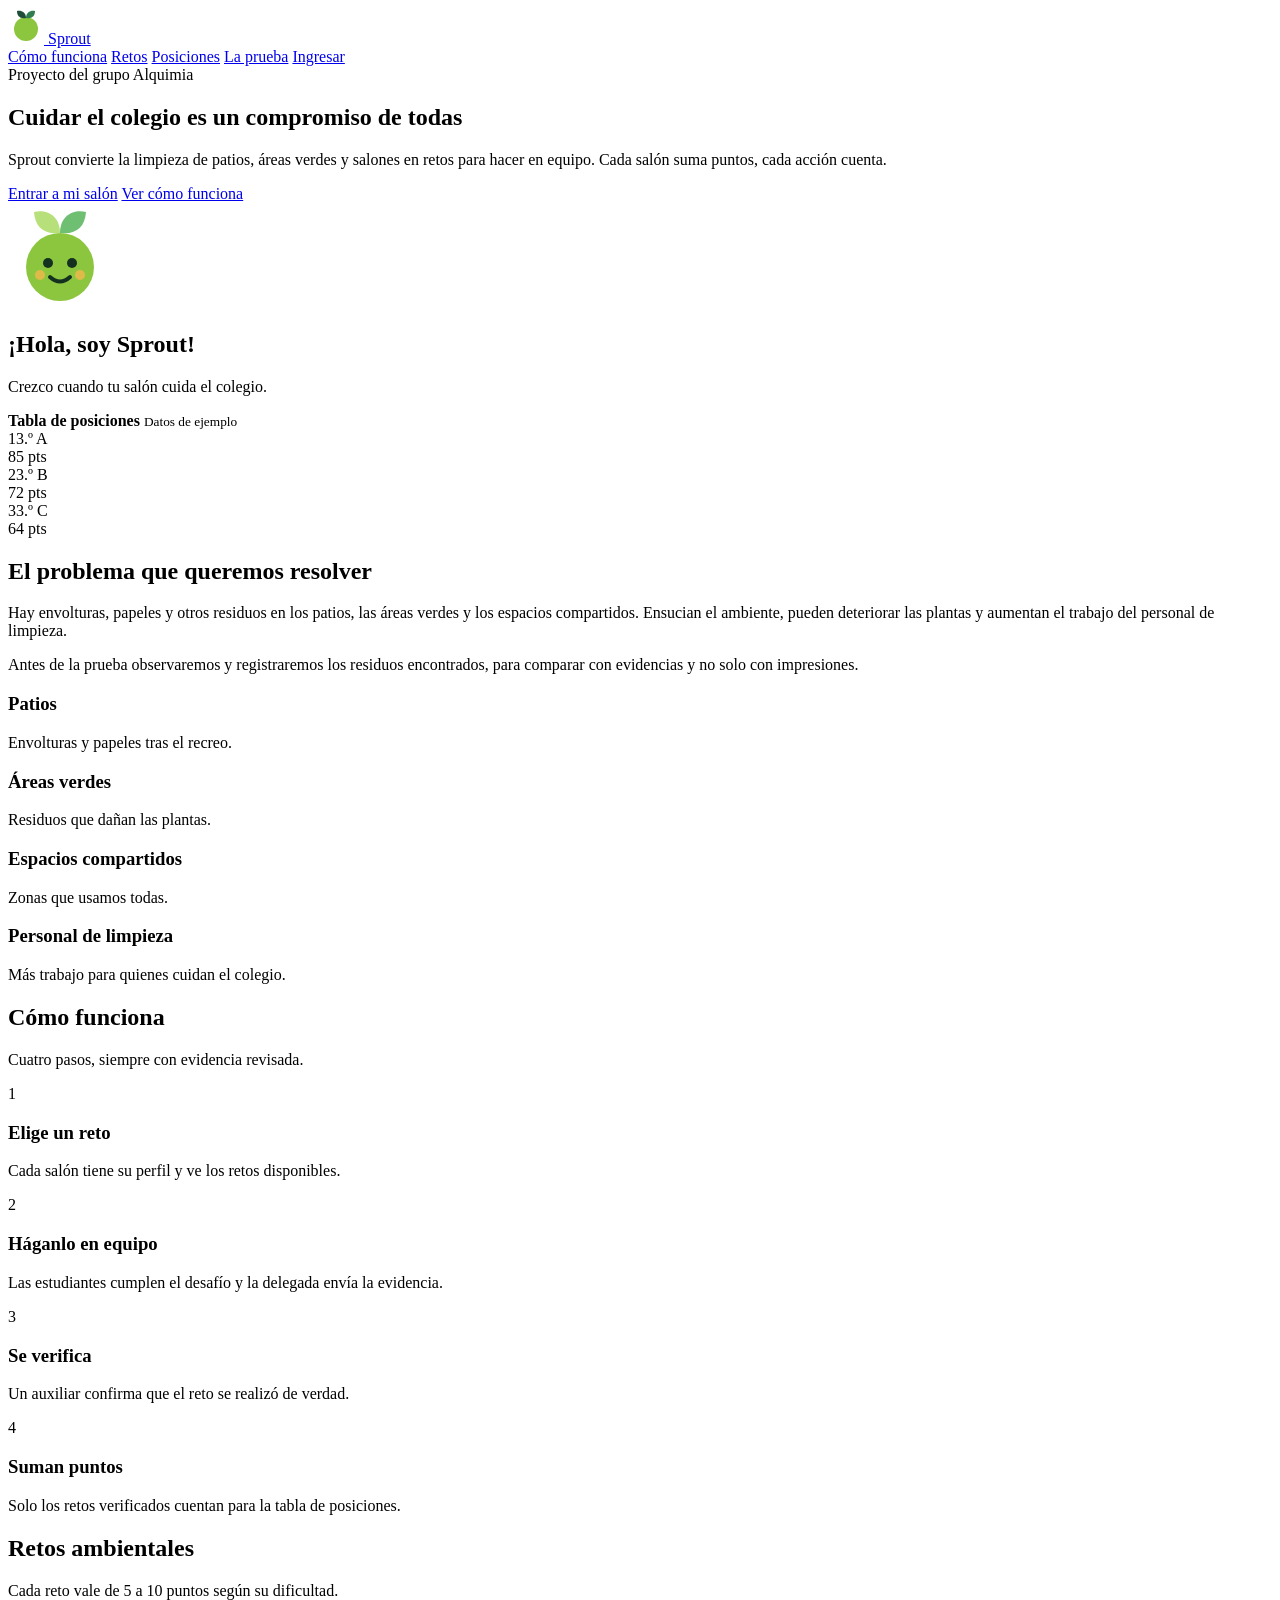
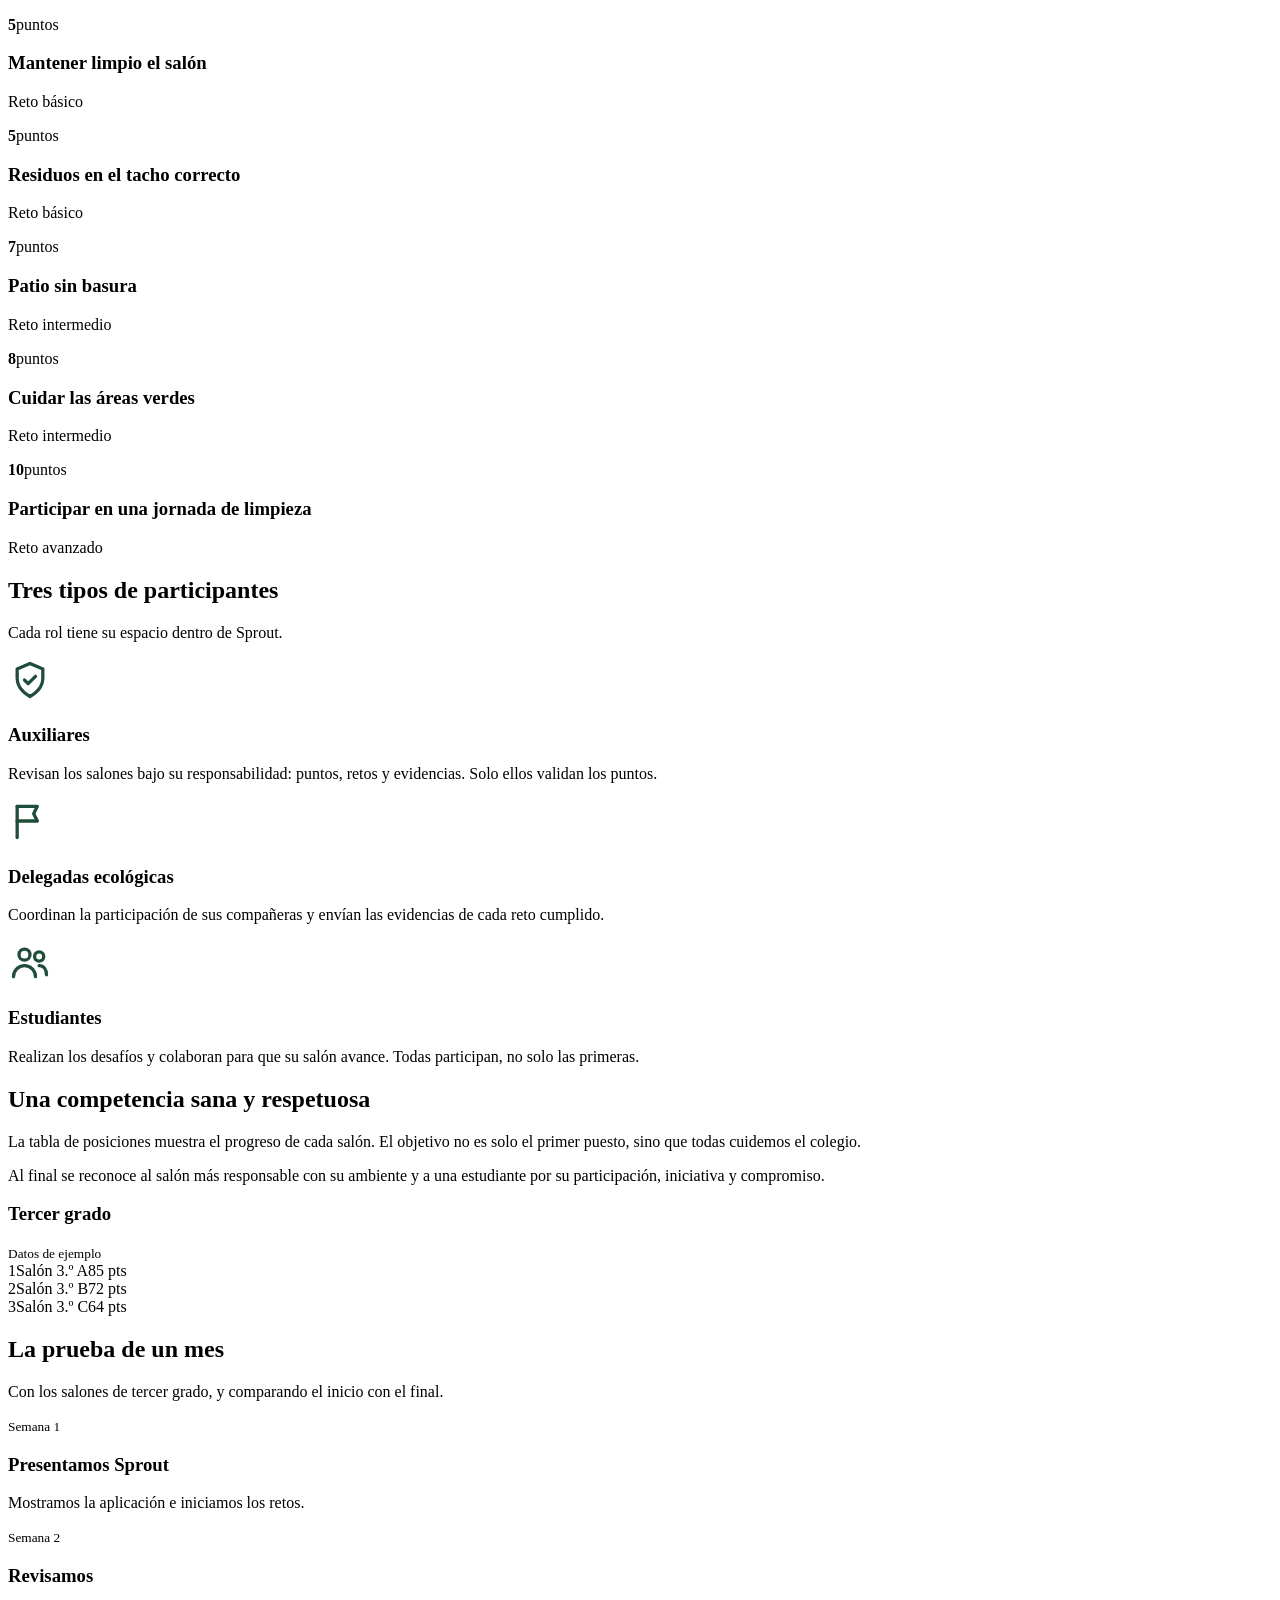
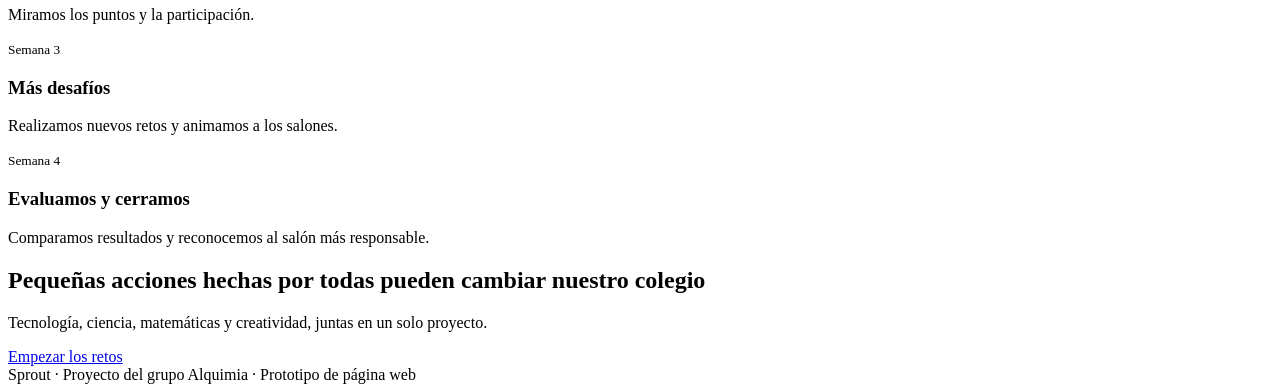
==== index.html @ 8cfc572e "first commit" ====
<!DOCTYPE html>
<html lang="es">
<head>
  <meta charset="utf-8">
  <meta name="viewport" content="width=device-width, initial-scale=1">
  <title>Sprout - Cuidemos nuestro colegio</title>
  <meta name="description" content="Sprout: retos ambientales por salón para cuidar los espacios del colegio. Proyecto del grupo Alquimia.">
  <link rel="preconnect" href="https://fonts.googleapis.com">
  <link rel="preconnect" href="https://fonts.gstatic.com" crossorigin>
  <link href="https://fonts.googleapis.com/css2?family=Fredoka:wght@500;600;700&family=Nunito:wght@400;600;700&display=swap" rel="stylesheet">
  <link rel="stylesheet" href="styles.css">
</head>
<body>

  <!-- ENCABEZADO -->
  <header class="contenedor encabezado">
    <a class="logo" href="index.html" aria-label="Sprout, inicio">
      <svg width="36" height="36" viewBox="0 0 36 36" aria-hidden="true">
        <circle cx="18" cy="21" r="12" fill="#8CC63F"/>
        <path d="M18 10C18 4 13 2 9 3c0 5 3 8 9 7z" fill="#1F4D3A"/>
        <path d="M18 10c0-6 5-8 9-7 0 5-3 8-9 7z" fill="#2E7D4F"/>
      </svg>
      <span>Sprout</span>
    </a>
    <nav class="menu" aria-label="Principal">
      <a href="#como">Cómo funciona</a>
      <a href="#retos">Retos</a>
      <a href="#ranking">Posiciones</a>
      <a href="#prueba">La prueba</a>
      <a class="btn btn-oscuro" href="salon.html">Ingresar</a>
    </nav>
  </header>

  <main>

    <!-- HERO -->
    <section class="contenedor hero">
      <div class="hero-texto">
        <span class="etiqueta">Proyecto del grupo Alquimia</span>
        <h1>Cuidar el colegio es un compromiso de todas</h1>
        <p>Sprout convierte la limpieza de patios, áreas verdes y salones en retos para hacer en equipo. Cada salón suma puntos, cada acción cuenta.</p>
        <div class="botones">
          <a class="btn btn-lima" href="salon.html">Entrar a mi salón</a>
          <a class="btn btn-borde" href="#como">Ver cómo funciona</a>
        </div>
      </div>

      <div class="tarjeta-hero">
        <div class="mascota-fila">
          <svg width="104" height="104" viewBox="0 0 104 104" role="img" aria-label="Mascota de Sprout, un brote sonriente">
            <path d="M52 30C52 12 38 6 26 9c1 15 10 23 26 21z" fill="#B8E07A"/>
            <path d="M52 30c0-18 14-24 26-21-1 15-10 23-26 21z" fill="#6FBF73"/>
            <circle cx="52" cy="64" r="34" fill="#8CC63F"/>
            <circle cx="40" cy="60" r="5" fill="#14301F"/>
            <circle cx="64" cy="60" r="5" fill="#14301F"/>
            <path d="M42 74q10 9 20 0" fill="none" stroke="#14301F" stroke-width="4" stroke-linecap="round"/>
            <circle cx="32" cy="72" r="5" fill="#F2B84B" opacity="0.8"/>
            <circle cx="72" cy="72" r="5" fill="#F2B84B" opacity="0.8"/>
          </svg>
          <div>
            <h2>¡Hola, soy Sprout!</h2>
            <p>Crezco cuando tu salón cuida el colegio.</p>
          </div>
        </div>
        <div class="mini-ranking">
          <div class="mini-ranking-titulo">
            <strong>Tabla de posiciones</strong>
            <small>Datos de ejemplo</small>
          </div>
          <div class="fila-barra">
            <span class="pos">1</span><span class="nombre">3.º A</span>
            <div class="barra"><i class="ancho-100"></i></div>
            <span class="pts">85 pts</span>
          </div>
          <div class="fila-barra">
            <span class="pos">2</span><span class="nombre">3.º B</span>
            <div class="barra"><i class="ancho-85"></i></div>
            <span class="pts">72 pts</span>
          </div>
          <div class="fila-barra">
            <span class="pos">3</span><span class="nombre">3.º C</span>
            <div class="barra"><i class="ancho-75"></i></div>
            <span class="pts">64 pts</span>
          </div>
        </div>
      </div>
    </section>

    <!-- EL PROBLEMA -->
    <section class="seccion-blanca" id="problema">
      <div class="contenedor dos-columnas">
        <div class="texto-largo">
          <h2>El problema que queremos resolver</h2>
          <p>Hay envolturas, papeles y otros residuos en los patios, las áreas verdes y los espacios compartidos. Ensucian el ambiente, pueden deteriorar las plantas y aumentan el trabajo del personal de limpieza.</p>
          <p>Antes de la prueba observaremos y registraremos los residuos encontrados, para comparar con evidencias y no solo con impresiones.</p>
        </div>
        <div class="cuadricula cuadricula-espacios">
          <div class="espacio"><h3>Patios</h3><p>Envolturas y papeles tras el recreo.</p></div>
          <div class="espacio"><h3>Áreas verdes</h3><p>Residuos que dañan las plantas.</p></div>
          <div class="espacio"><h3>Espacios compartidos</h3><p>Zonas que usamos todas.</p></div>
          <div class="espacio"><h3>Personal de limpieza</h3><p>Más trabajo para quienes cuidan el colegio.</p></div>
        </div>
      </div>
    </section>

    <!-- CÓMO FUNCIONA -->
    <section class="contenedor seccion" id="como">
      <h2 class="titulo-seccion">Cómo funciona</h2>
      <p class="subtitulo-seccion">Cuatro pasos, siempre con evidencia revisada.</p>
      <div class="cuadricula cuadricula-4">
        <article class="tarjeta">
          <div class="numero">1</div>
          <h3>Elige un reto</h3>
          <p>Cada salón tiene su perfil y ve los retos disponibles.</p>
        </article>
        <article class="tarjeta">
          <div class="numero">2</div>
          <h3>Háganlo en equipo</h3>
          <p>Las estudiantes cumplen el desafío y la delegada envía la evidencia.</p>
        </article>
        <article class="tarjeta">
          <div class="numero">3</div>
          <h3>Se verifica</h3>
          <p>Un auxiliar confirma que el reto se realizó de verdad.</p>
        </article>
        <article class="tarjeta">
          <div class="numero">4</div>
          <h3>Suman puntos</h3>
          <p>Solo los retos verificados cuentan para la tabla de posiciones.</p>
        </article>
      </div>
    </section>

    <!-- RETOS -->
    <section class="seccion-verde" id="retos">
      <div class="contenedor">
        <h2 class="titulo-seccion">Retos ambientales</h2>
        <p class="subtitulo-seccion">Cada reto vale de 5 a 10 puntos según su dificultad.</p>
        <div class="cuadricula cuadricula-retos">
          <article class="reto-card">
            <div class="puntos"><b>5</b><span>puntos</span></div>
            <div><h3>Mantener limpio el salón</h3><p>Reto básico</p></div>
          </article>
          <article class="reto-card">
            <div class="puntos"><b>5</b><span>puntos</span></div>
            <div><h3>Residuos en el tacho correcto</h3><p>Reto básico</p></div>
          </article>
          <article class="reto-card">
            <div class="puntos"><b>7</b><span>puntos</span></div>
            <div><h3>Patio sin basura</h3><p>Reto intermedio</p></div>
          </article>
          <article class="reto-card">
            <div class="puntos"><b>8</b><span>puntos</span></div>
            <div><h3>Cuidar las áreas verdes</h3><p>Reto intermedio</p></div>
          </article>
          <article class="reto-card">
            <div class="puntos"><b>10</b><span>puntos</span></div>
            <div><h3>Participar en una jornada de limpieza</h3><p>Reto avanzado</p></div>
          </article>
        </div>
      </div>
    </section>

    <!-- PARTICIPANTES -->
    <section class="contenedor seccion" id="roles">
      <h2 class="titulo-seccion">Tres tipos de participantes</h2>
      <p class="subtitulo-seccion">Cada rol tiene su espacio dentro de Sprout.</p>
      <div class="cuadricula cuadricula-3">
        <article class="tarjeta tarjeta-rol">
          <svg width="44" height="44" viewBox="0 0 24 24" fill="none" stroke="#1F4D3A" stroke-width="1.8" stroke-linecap="round" stroke-linejoin="round" aria-hidden="true"><path d="M12 3l7 3v5c0 5-3.5 8-7 10-3.5-2-7-5-7-10V6z"/><path d="M9 12l2 2 4-4"/></svg>
          <h3>Auxiliares</h3>
          <p>Revisan los salones bajo su responsabilidad: puntos, retos y evidencias. Solo ellos validan los puntos.</p>
        </article>
        <article class="tarjeta tarjeta-rol">
          <svg width="44" height="44" viewBox="0 0 24 24" fill="none" stroke="#1F4D3A" stroke-width="1.8" stroke-linecap="round" stroke-linejoin="round" aria-hidden="true"><path d="M5 21V4"/><path d="M5 4h11l-2 4 2 4H5"/></svg>
          <h3>Delegadas ecológicas</h3>
          <p>Coordinan la participación de sus compañeras y envían las evidencias de cada reto cumplido.</p>
        </article>
        <article class="tarjeta tarjeta-rol">
          <svg width="44" height="44" viewBox="0 0 24 24" fill="none" stroke="#1F4D3A" stroke-width="1.8" stroke-linecap="round" stroke-linejoin="round" aria-hidden="true"><circle cx="9" cy="8" r="3"/><path d="M3 20c0-3.3 2.7-6 6-6s6 2.7 6 6"/><circle cx="17" cy="9" r="2.5"/><path d="M17 14c2.5 0 4 2 4 5"/></svg>
          <h3>Estudiantes</h3>
          <p>Realizan los desafíos y colaboran para que su salón avance. Todas participan, no solo las primeras.</p>
        </article>
      </div>
    </section>

    <!-- POSICIONES -->
    <section class="seccion-lima" id="ranking">
      <div class="contenedor dos-columnas">
        <div class="texto-largo">
          <h2>Una competencia sana y respetuosa</h2>
          <p>La tabla de posiciones muestra el progreso de cada salón. El objetivo no es solo el primer puesto, sino que todas cuidemos el colegio.</p>
          <p>Al final se reconoce al salón más responsable con su ambiente y a una estudiante por su participación, iniciativa y compromiso.</p>
        </div>
        <div class="panel-ranking">
          <div class="panel-ranking-titulo">
            <h3>Tercer grado</h3>
            <small>Datos de ejemplo</small>
          </div>
          <div class="fila-ranking primero"><span class="pos">1</span><span class="nombre">Salón 3.º A</span><span class="pts">85 pts</span></div>
          <div class="fila-ranking"><span class="pos">2</span><span class="nombre">Salón 3.º B</span><span class="pts">72 pts</span></div>
          <div class="fila-ranking"><span class="pos">3</span><span class="nombre">Salón 3.º C</span><span class="pts">64 pts</span></div>
        </div>
      </div>
    </section>

    <!-- LA PRUEBA -->
    <section class="contenedor seccion" id="prueba">
      <h2 class="titulo-seccion">La prueba de un mes</h2>
      <p class="subtitulo-seccion">Con los salones de tercer grado, y comparando el inicio con el final.</p>
      <div class="cuadricula cuadricula-4">
        <article class="semana">
          <small>Semana 1</small>
          <h3>Presentamos Sprout</h3>
          <p>Mostramos la aplicación e iniciamos los retos.</p>
        </article>
        <article class="semana">
          <small>Semana 2</small>
          <h3>Revisamos</h3>
          <p>Miramos los puntos y la participación.</p>
        </article>
        <article class="semana">
          <small>Semana 3</small>
          <h3>Más desafíos</h3>
          <p>Realizamos nuevos retos y animamos a los salones.</p>
        </article>
        <article class="semana">
          <small>Semana 4</small>
          <h3>Evaluamos y cerramos</h3>
          <p>Comparamos resultados y reconocemos al salón más responsable.</p>
        </article>
      </div>
    </section>

    <!-- LLAMADO FINAL -->
    <section class="contenedor espacio-final">
      <div class="llamado">
        <div>
          <h2>Pequeñas acciones hechas por todas pueden cambiar nuestro colegio</h2>
          <p>Tecnología, ciencia, matemáticas y creatividad, juntas en un solo proyecto.</p>
        </div>
        <a class="btn btn-lima" href="salon.html">Empezar los retos</a>
      </div>
    </section>

  </main>

  <footer class="pie">Sprout · Proyecto del grupo Alquimia · Prototipo de página web</footer>

  <script src="script.js"></script>
</body>
</html>
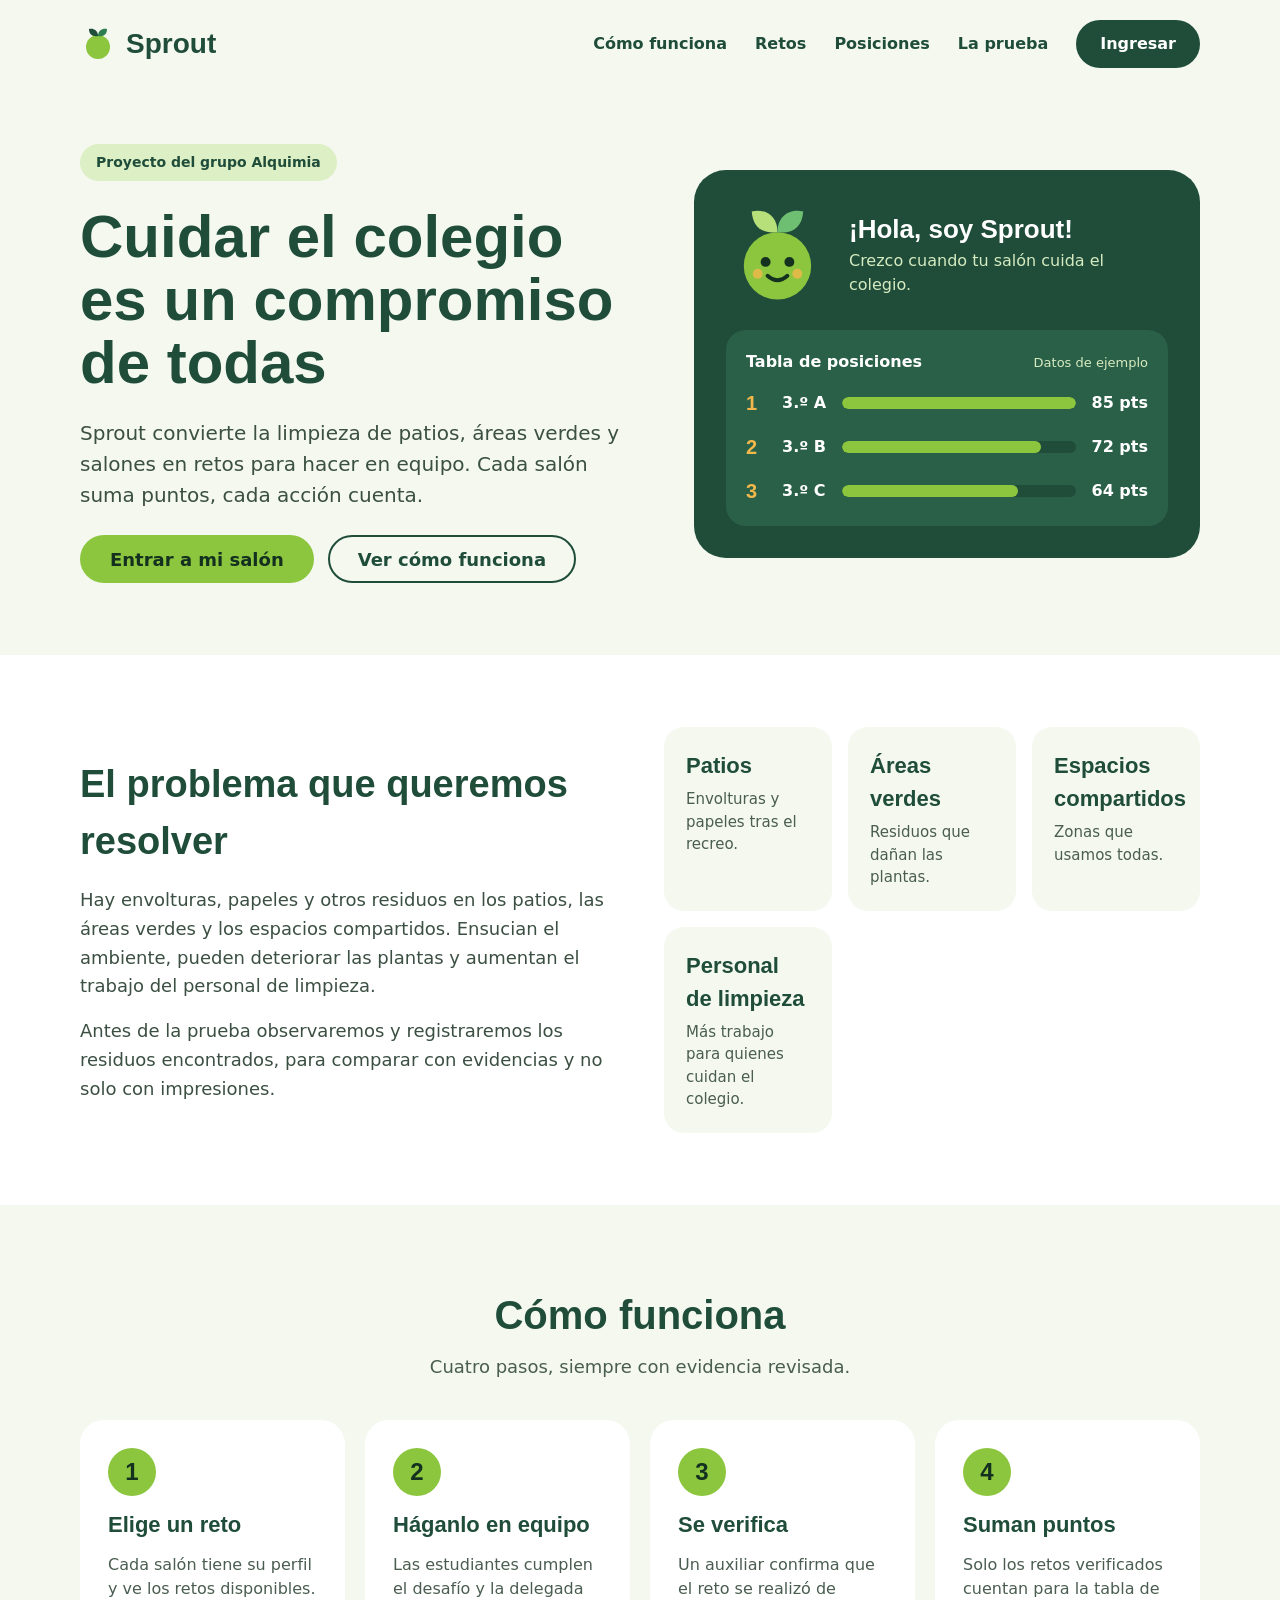
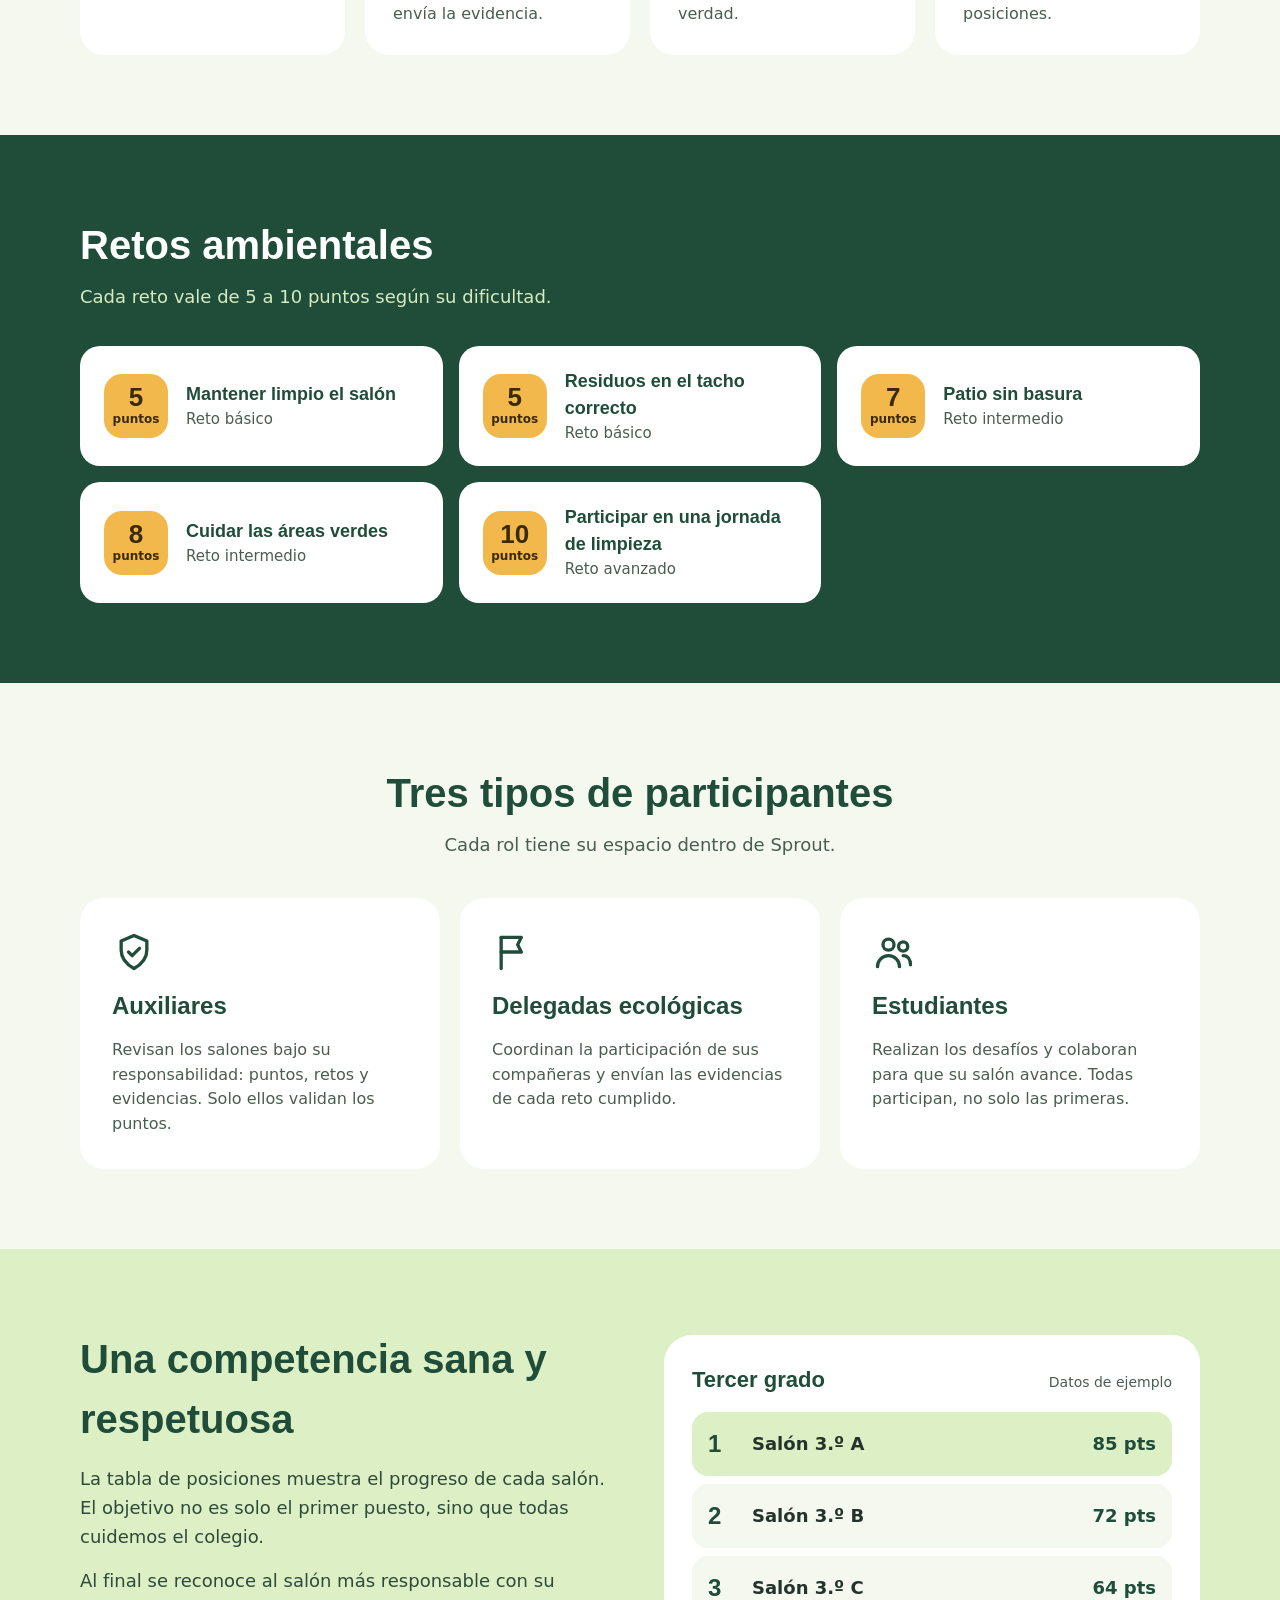
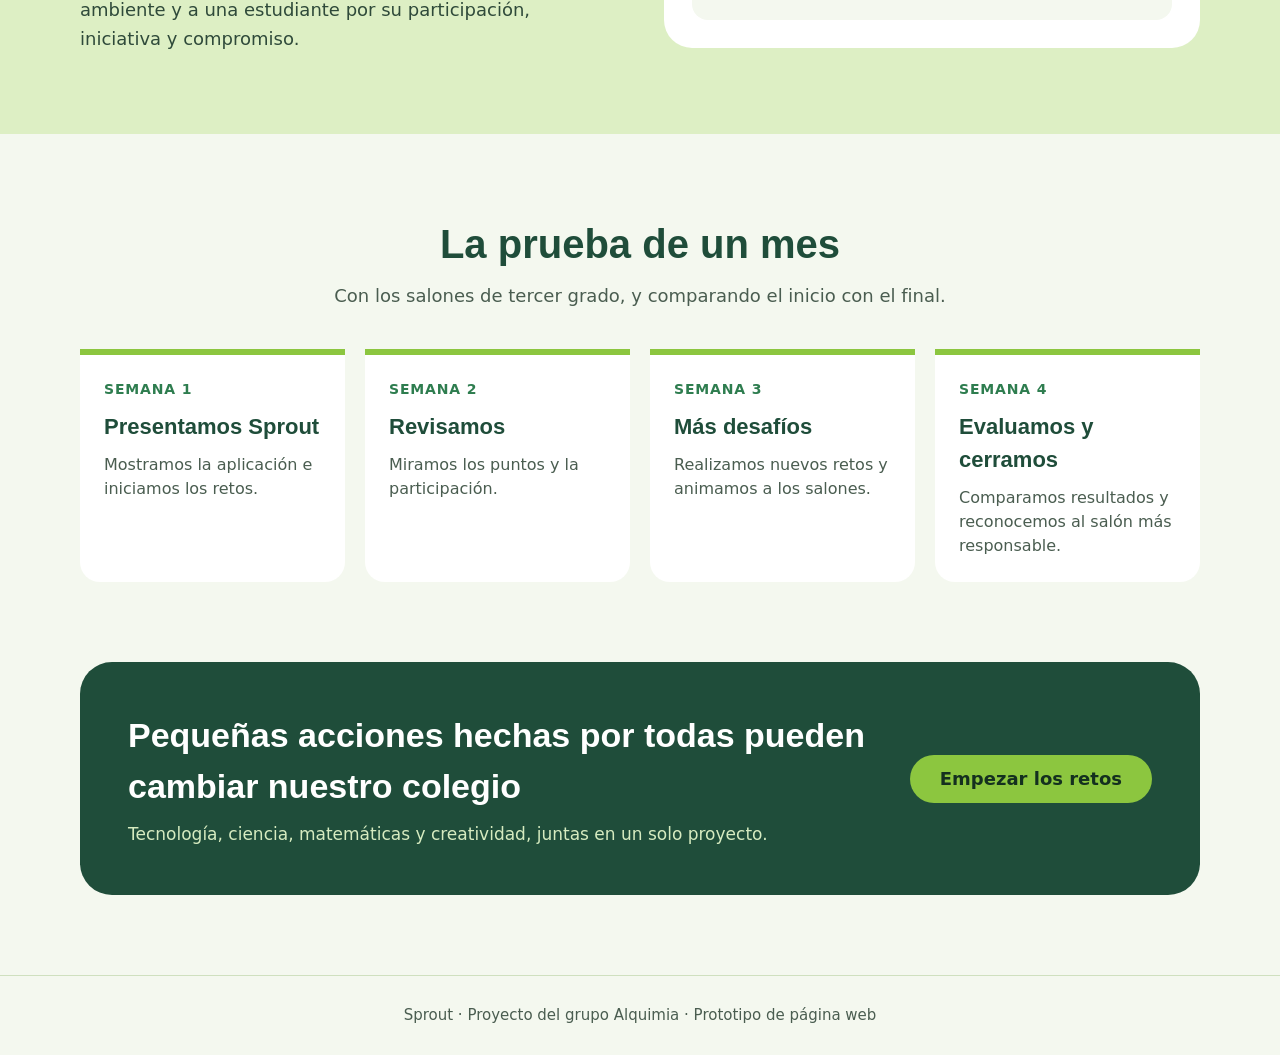
==== commit 92fe5426: "conexion estilo" ====
--- a/index.html
+++ b/index.html
@@ -8,7 +8,7 @@
   <link rel="preconnect" href="https://fonts.googleapis.com">
   <link rel="preconnect" href="https://fonts.gstatic.com" crossorigin>
   <link href="https://fonts.googleapis.com/css2?family=Fredoka:wght@500;600;700&family=Nunito:wght@400;600;700&display=swap" rel="stylesheet">
-  <link rel="stylesheet" href="styles.css">
+  <link rel="stylesheet" href="estilos.css">
 </head>
 <body>
 
--- a/estilos.css
+++ b/estilos.css
@@ -0,0 +1,422 @@
+/* ==========================================================
+   Sprout - Grupo Alquimia
+   Hoja de estilos compartida por index.html y salon.html
+   ========================================================== */
+
+:root {
+  --verde-oscuro: #1F4D3A;
+  --verde-medio: #2B6048;
+  --hoja: #2E7D4F;
+  --lima: #8CC63F;
+  --lima-claro: #DDEFC4;
+  --verde-palido: #D6EBC0;
+  --fondo: #F4F8EF;
+  --blanco: #FFFFFF;
+  --amarillo: #F2B84B;
+  --texto: #23332A;
+  --texto-suave: #4A5D50;
+  --texto-sobre-lima: #14301F;
+  --texto-sobre-amarillo: #3A2A00;
+  --borde: #CFE0BF;
+}
+
+* { box-sizing: border-box; }
+
+html { scroll-behavior: smooth; }
+
+body {
+  margin: 0;
+  font-family: 'Nunito', system-ui, sans-serif;
+  color: var(--texto);
+  background: var(--fondo);
+  line-height: 1.5;
+}
+
+h1, h2, h3 {
+  font-family: 'Fredoka', sans-serif;
+  color: var(--verde-oscuro);
+  margin: 0;
+}
+
+p { margin: 0; }
+
+a { color: var(--verde-oscuro); }
+a:hover { color: #0F2E21; }
+
+:focus-visible {
+  outline: 3px solid var(--amarillo);
+  outline-offset: 3px;
+}
+
+.contenedor {
+  max-width: 1200px;
+  margin: 0 auto;
+  padding: 0 40px;
+}
+
+/* ---------- Botones ---------- */
+.btn {
+  display: inline-flex;
+  align-items: center;
+  justify-content: center;
+  min-height: 48px;
+  padding: 0 28px;
+  border-radius: 999px;
+  border: 2px solid transparent;
+  font-family: inherit;
+  font-weight: 700;
+  font-size: 18px;
+  text-decoration: none;
+  cursor: pointer;
+}
+.btn-lima { background: var(--lima); color: var(--texto-sobre-lima); }
+.btn-lima:hover { background: #7DB82F; color: var(--texto-sobre-lima); }
+.btn-borde { border-color: var(--verde-oscuro); color: var(--verde-oscuro); background: transparent; }
+.btn-borde:hover { background: var(--lima-claro); }
+.btn-oscuro { background: var(--verde-oscuro); color: var(--blanco); font-size: 16px; padding: 0 22px; }
+.btn-oscuro:hover { background: #0F2E21; color: var(--blanco); }
+.btn-pequeno { min-height: 44px; font-size: 15px; padding: 0 20px; background: var(--blanco); }
+
+/* ---------- Encabezado ---------- */
+.encabezado {
+  display: flex;
+  flex-wrap: wrap;
+  align-items: center;
+  justify-content: space-between;
+  gap: 16px;
+  padding-top: 20px;
+  padding-bottom: 20px;
+}
+.logo {
+  display: flex;
+  align-items: center;
+  gap: 10px;
+  text-decoration: none;
+}
+.logo span {
+  font-family: 'Fredoka', sans-serif;
+  font-weight: 700;
+  font-size: 28px;
+  color: var(--verde-oscuro);
+}
+.menu {
+  display: flex;
+  flex-wrap: wrap;
+  align-items: center;
+  gap: 28px;
+  font-weight: 700;
+}
+.menu a { text-decoration: none; }
+.menu a.btn-oscuro { color: var(--blanco); }
+
+.chip-salon {
+  display: flex;
+  align-items: center;
+  gap: 12px;
+  background: var(--blanco);
+  border-radius: 999px;
+  padding: 8px 18px 8px 8px;
+}
+.chip-salon .avatar {
+  width: 36px;
+  height: 36px;
+  border-radius: 999px;
+  background: var(--lima);
+  color: var(--texto-sobre-lima);
+  font-weight: 700;
+  display: flex;
+  align-items: center;
+  justify-content: center;
+}
+.chip-salon strong { display: block; font-size: 15px; line-height: 1.2; }
+.chip-salon small { display: block; font-size: 13px; color: var(--texto-suave); line-height: 1.2; }
+
+/* ---------- Hero ---------- */
+.hero {
+  display: flex;
+  flex-wrap: wrap;
+  align-items: center;
+  gap: 48px;
+  padding-top: 56px;
+  padding-bottom: 72px;
+}
+.hero-texto {
+  flex: 1 1 440px;
+  display: flex;
+  flex-direction: column;
+  gap: 24px;
+}
+.etiqueta {
+  align-self: flex-start;
+  background: var(--lima-claro);
+  color: var(--verde-oscuro);
+  font-weight: 700;
+  font-size: 14px;
+  padding: 8px 16px;
+  border-radius: 999px;
+}
+.hero h1 { font-size: 60px; line-height: 1.05; font-weight: 700; }
+.hero-texto > p { font-size: 20px; line-height: 1.55; color: #3B4F42; max-width: 540px; }
+.botones { display: flex; flex-wrap: wrap; gap: 14px; }
+
+.tarjeta-hero {
+  flex: 1 1 380px;
+  background: var(--verde-oscuro);
+  color: var(--blanco);
+  border-radius: 32px;
+  padding: 32px;
+  display: flex;
+  flex-direction: column;
+  gap: 24px;
+}
+.mascota-fila { display: flex; align-items: center; gap: 20px; }
+.mascota-fila h2 { color: var(--blanco); font-size: 26px; font-weight: 600; }
+.mascota-fila p { font-size: 16px; color: var(--verde-palido); }
+
+.mini-ranking {
+  background: var(--verde-medio);
+  border-radius: 20px;
+  padding: 20px;
+  display: flex;
+  flex-direction: column;
+  gap: 14px;
+}
+.mini-ranking-titulo { display: flex; justify-content: space-between; align-items: baseline; }
+.mini-ranking-titulo strong { font-size: 16px; }
+.mini-ranking-titulo small { font-size: 13px; color: var(--verde-palido); }
+.fila-barra { display: flex; align-items: center; gap: 12px; }
+.fila-barra .pos { font-family: 'Fredoka', sans-serif; font-weight: 700; font-size: 20px; width: 24px; color: var(--amarillo); }
+.fila-barra .nombre { font-weight: 700; width: 48px; }
+.fila-barra .pts { font-weight: 700; width: 60px; text-align: right; }
+.barra { flex: 1; height: 12px; background: var(--verde-oscuro); border-radius: 999px; overflow: hidden; }
+.barra i { display: block; height: 12px; background: var(--lima); border-radius: 999px; }
+.ancho-100 { width: 100%; }
+.ancho-85 { width: 85%; }
+.ancho-75 { width: 75%; }
+
+/* ---------- Secciones ---------- */
+.seccion { padding-top: 80px; padding-bottom: 80px; }
+.seccion-blanca { background: var(--blanco); padding: 72px 0; }
+.seccion-verde { background: var(--verde-oscuro); padding: 80px 0; }
+.seccion-lima { background: var(--lima-claro); padding: 80px 0; }
+
+.titulo-seccion { font-size: 40px; font-weight: 600; text-align: center; margin-bottom: 8px; }
+.subtitulo-seccion { font-size: 18px; color: var(--texto-suave); text-align: center; margin-bottom: 40px; }
+.seccion-verde .titulo-seccion { color: var(--blanco); text-align: left; }
+.seccion-verde .subtitulo-seccion { color: var(--verde-palido); text-align: left; margin-bottom: 36px; }
+
+.dos-columnas { display: flex; flex-wrap: wrap; gap: 48px; align-items: center; }
+.dos-columnas > div { flex: 1 1 380px; }
+.texto-largo { display: flex; flex-direction: column; gap: 16px; }
+.texto-largo h2 { font-size: 38px; font-weight: 600; }
+.texto-largo p { font-size: 18px; line-height: 1.6; color: #3B4F42; }
+.seccion-lima .texto-largo h2 { font-size: 40px; }
+.seccion-lima .texto-largo p { color: #2F4A3A; }
+
+.cuadricula { display: grid; gap: 20px; }
+.cuadricula-4 { grid-template-columns: repeat(auto-fit, minmax(240px, 1fr)); }
+.cuadricula-3 { grid-template-columns: repeat(auto-fit, minmax(300px, 1fr)); }
+.cuadricula-retos { grid-template-columns: repeat(auto-fit, minmax(340px, 1fr)); gap: 16px; }
+.cuadricula-espacios { grid-template-columns: repeat(auto-fit, minmax(160px, 1fr)); gap: 16px; }
+
+.espacio { background: var(--fondo); border-radius: 20px; padding: 22px; }
+.espacio h3 { font-size: 22px; font-weight: 600; margin-bottom: 6px; }
+.espacio p { font-size: 15px; color: var(--texto-suave); }
+
+/* ---------- Tarjetas ---------- */
+.tarjeta {
+  background: var(--blanco);
+  border-radius: 24px;
+  padding: 28px;
+  display: flex;
+  flex-direction: column;
+  gap: 12px;
+}
+.tarjeta h3 { font-size: 22px; font-weight: 600; }
+.tarjeta p { font-size: 16px; line-height: 1.55; color: var(--texto-suave); }
+.tarjeta-rol { padding: 32px; gap: 14px; }
+.tarjeta-rol h3 { font-size: 24px; }
+
+.numero {
+  width: 48px;
+  height: 48px;
+  border-radius: 999px;
+  background: var(--lima);
+  color: var(--texto-sobre-lima);
+  font-family: 'Fredoka', sans-serif;
+  font-weight: 700;
+  font-size: 24px;
+  display: flex;
+  align-items: center;
+  justify-content: center;
+}
+
+/* ---------- Retos ---------- */
+.reto-card {
+  background: var(--blanco);
+  border-radius: 20px;
+  padding: 22px 24px;
+  display: flex;
+  align-items: center;
+  gap: 18px;
+}
+.puntos {
+  flex: none;
+  width: 64px;
+  height: 64px;
+  border-radius: 18px;
+  background: var(--amarillo);
+  color: var(--texto-sobre-amarillo);
+  display: flex;
+  flex-direction: column;
+  align-items: center;
+  justify-content: center;
+}
+.puntos b { font-family: 'Fredoka', sans-serif; font-size: 26px; line-height: 1; }
+.puntos span { font-weight: 700; font-size: 12px; }
+.reto-card h3 { font-family: 'Nunito', sans-serif; font-weight: 700; font-size: 18px; }
+.reto-card p { font-size: 15px; color: var(--texto-suave); }
+
+/* ---------- Posiciones ---------- */
+.panel-ranking {
+  background: var(--blanco);
+  border-radius: 28px;
+  padding: 28px;
+  display: flex;
+  flex-direction: column;
+  gap: 8px;
+}
+.panel-ranking-titulo { display: flex; justify-content: space-between; align-items: baseline; padding-bottom: 8px; }
+.panel-ranking-titulo h3 { font-size: 22px; font-weight: 600; }
+.panel-ranking-titulo small { font-size: 14px; color: var(--texto-suave); }
+.fila-ranking {
+  display: flex;
+  align-items: center;
+  gap: 16px;
+  padding: 14px 16px;
+  background: var(--fondo);
+  border-radius: 16px;
+}
+.fila-ranking.primero { background: var(--lima-claro); }
+.fila-ranking .pos { font-family: 'Fredoka', sans-serif; font-weight: 700; font-size: 24px; color: var(--verde-oscuro); width: 28px; }
+.fila-ranking .nombre { flex: 1; font-weight: 700; font-size: 18px; }
+.fila-ranking .pts { font-weight: 700; font-size: 18px; color: var(--verde-oscuro); }
+
+/* ---------- Cronograma ---------- */
+.semana {
+  background: var(--blanco);
+  border-top: 6px solid var(--lima);
+  border-radius: 0 0 20px 20px;
+  padding: 24px;
+  display: flex;
+  flex-direction: column;
+  gap: 10px;
+}
+.semana small { font-weight: 700; font-size: 14px; color: var(--hoja); text-transform: uppercase; letter-spacing: 0.06em; }
+.semana h3 { font-size: 22px; font-weight: 600; }
+.semana p { font-size: 16px; color: var(--texto-suave); }
+
+/* ---------- Llamado final ---------- */
+.llamado {
+  background: var(--verde-oscuro);
+  border-radius: 32px;
+  padding: 48px;
+  display: flex;
+  flex-wrap: wrap;
+  align-items: center;
+  justify-content: space-between;
+  gap: 24px;
+}
+.llamado div { flex: 1 1 420px; }
+.llamado h2 { color: var(--blanco); font-size: 34px; font-weight: 600; margin-bottom: 10px; }
+.llamado p { font-size: 17px; color: var(--verde-palido); }
+.espacio-final { padding-bottom: 80px; }
+
+.pie {
+  border-top: 1px solid var(--borde);
+  padding: 28px 40px;
+  text-align: center;
+  font-size: 15px;
+  color: var(--texto-suave);
+}
+
+/* ==========================================================
+   Panel del salón (salon.html)
+   ========================================================== */
+.panel { display: flex; flex-direction: column; gap: 32px; padding-top: 24px; padding-bottom: 72px; }
+
+.bienvenida {
+  display: flex;
+  flex-wrap: wrap;
+  align-items: center;
+  gap: 28px;
+  background: var(--verde-oscuro);
+  color: var(--blanco);
+  border-radius: 32px;
+  padding: 32px 36px;
+}
+.bienvenida-texto { flex: 1 1 280px; display: flex; flex-direction: column; gap: 6px; }
+.bienvenida h1 { color: var(--blanco); font-size: 34px; font-weight: 600; }
+.bienvenida p { font-size: 17px; color: var(--verde-palido); }
+.resumen { display: flex; flex-wrap: wrap; gap: 14px; }
+.dato {
+  background: var(--verde-medio);
+  border-radius: 20px;
+  padding: 16px 22px;
+  min-width: 120px;
+}
+.dato b { display: block; font-family: 'Fredoka', sans-serif; font-weight: 700; font-size: 32px; color: var(--amarillo); }
+.dato span { font-size: 14px; color: var(--verde-palido); }
+
+.panel-cuerpo { display: flex; flex-wrap: wrap; gap: 32px; align-items: flex-start; }
+.lista-retos { flex: 999 1 560px; min-width: 0; display: flex; flex-direction: column; gap: 16px; }
+.lista-retos-titulo { display: flex; flex-wrap: wrap; justify-content: space-between; align-items: baseline; gap: 8px; }
+.lista-retos-titulo h2 { font-size: 30px; font-weight: 600; }
+.lista-retos-titulo p { font-size: 15px; color: var(--texto-suave); }
+
+.reto {
+  background: var(--blanco);
+  border-radius: 22px;
+  padding: 20px 24px;
+  display: flex;
+  flex-wrap: wrap;
+  align-items: center;
+  gap: 18px;
+}
+.reto .puntos { width: 60px; height: 60px; border-radius: 16px; }
+.reto .puntos b { font-size: 24px; }
+.reto-info { flex: 1 1 220px; display: flex; flex-direction: column; gap: 4px; }
+.reto-info h3 { font-family: 'Nunito', sans-serif; font-weight: 700; font-size: 18px; }
+.reto-detalle { font-size: 15px; color: var(--texto-suave); }
+.reto-acciones { display: flex; align-items: center; gap: 12px; }
+
+.estado { font-weight: 700; font-size: 14px; padding: 8px 14px; border-radius: 999px; }
+.estado-ok { background: var(--lima-claro); color: var(--verde-oscuro); }
+.estado-revision { background: #FFE9B8; color: #5A3E00; }
+.estado-pendiente { background: #E6EAE4; color: #3B4F42; }
+
+.lateral { flex: 1 1 320px; display: flex; flex-direction: column; gap: 20px; }
+.lateral .panel-ranking { border-radius: 24px; padding: 24px; }
+.lateral .fila-ranking { padding: 12px 14px; border-radius: 14px; }
+.lateral .fila-ranking .pos { font-size: 22px; width: 24px; }
+.lateral .fila-ranking .nombre { font-size: 17px; }
+.lateral .fila-ranking .pts { font-size: 16px; }
+.recuerda { background: var(--lima-claro); border-radius: 24px; padding: 24px; display: flex; flex-direction: column; gap: 10px; }
+.recuerda h3 { font-size: 20px; font-weight: 600; }
+.recuerda p { font-size: 16px; line-height: 1.55; color: #2F4A3A; }
+
+/* ---------- Pantallas pequeñas ---------- */
+@media (max-width: 720px) {
+  .contenedor { padding: 0 20px; }
+  .hero { gap: 32px; padding-top: 32px; padding-bottom: 48px; }
+  .hero h1 { font-size: 40px; }
+  .hero-texto > p { font-size: 18px; }
+  .titulo-seccion, .seccion-lima .texto-largo h2 { font-size: 32px; }
+  .seccion, .seccion-verde, .seccion-lima { padding-top: 56px; padding-bottom: 56px; }
+  .llamado { padding: 32px 24px; }
+  .llamado h2 { font-size: 28px; }
+  .menu { gap: 18px; }
+  .bienvenida { padding: 24px; }
+  .bienvenida h1 { font-size: 28px; }
+  .cuadricula-3, .cuadricula-retos { grid-template-columns: 1fr; }
+}
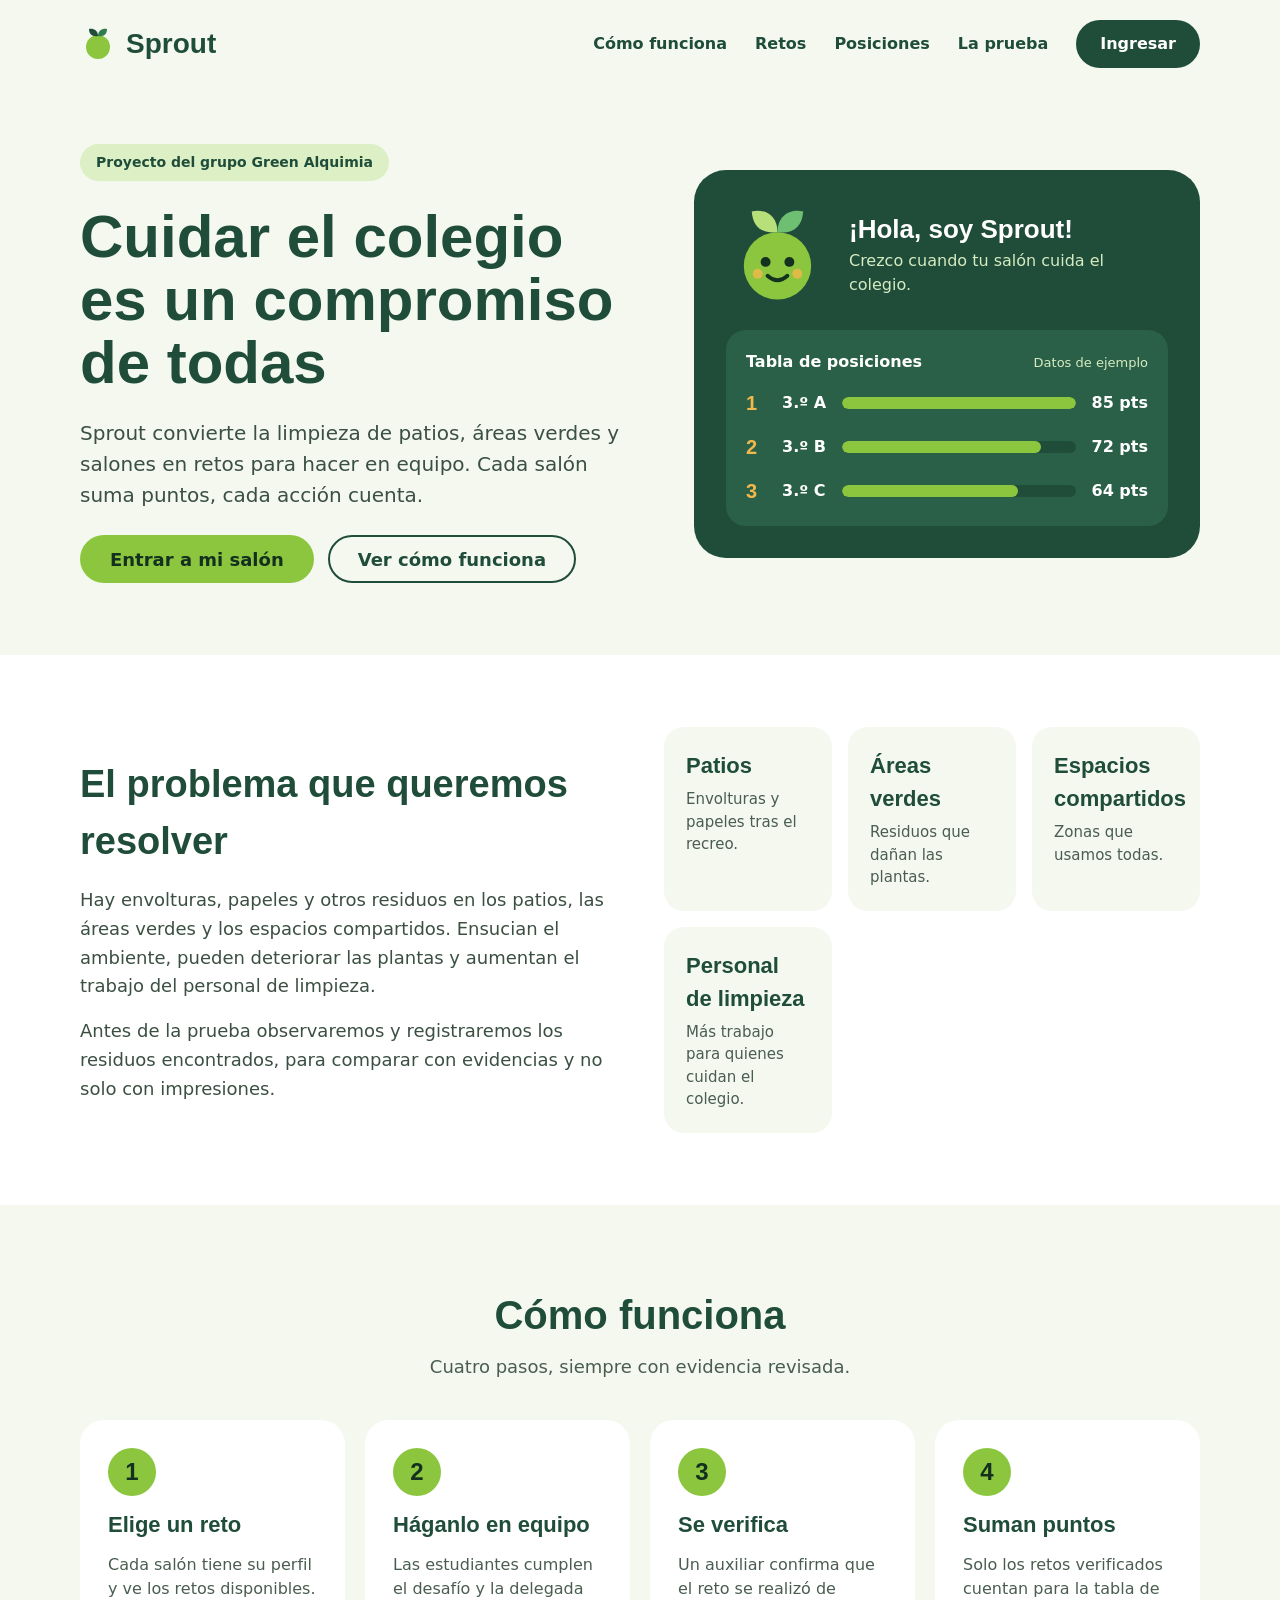
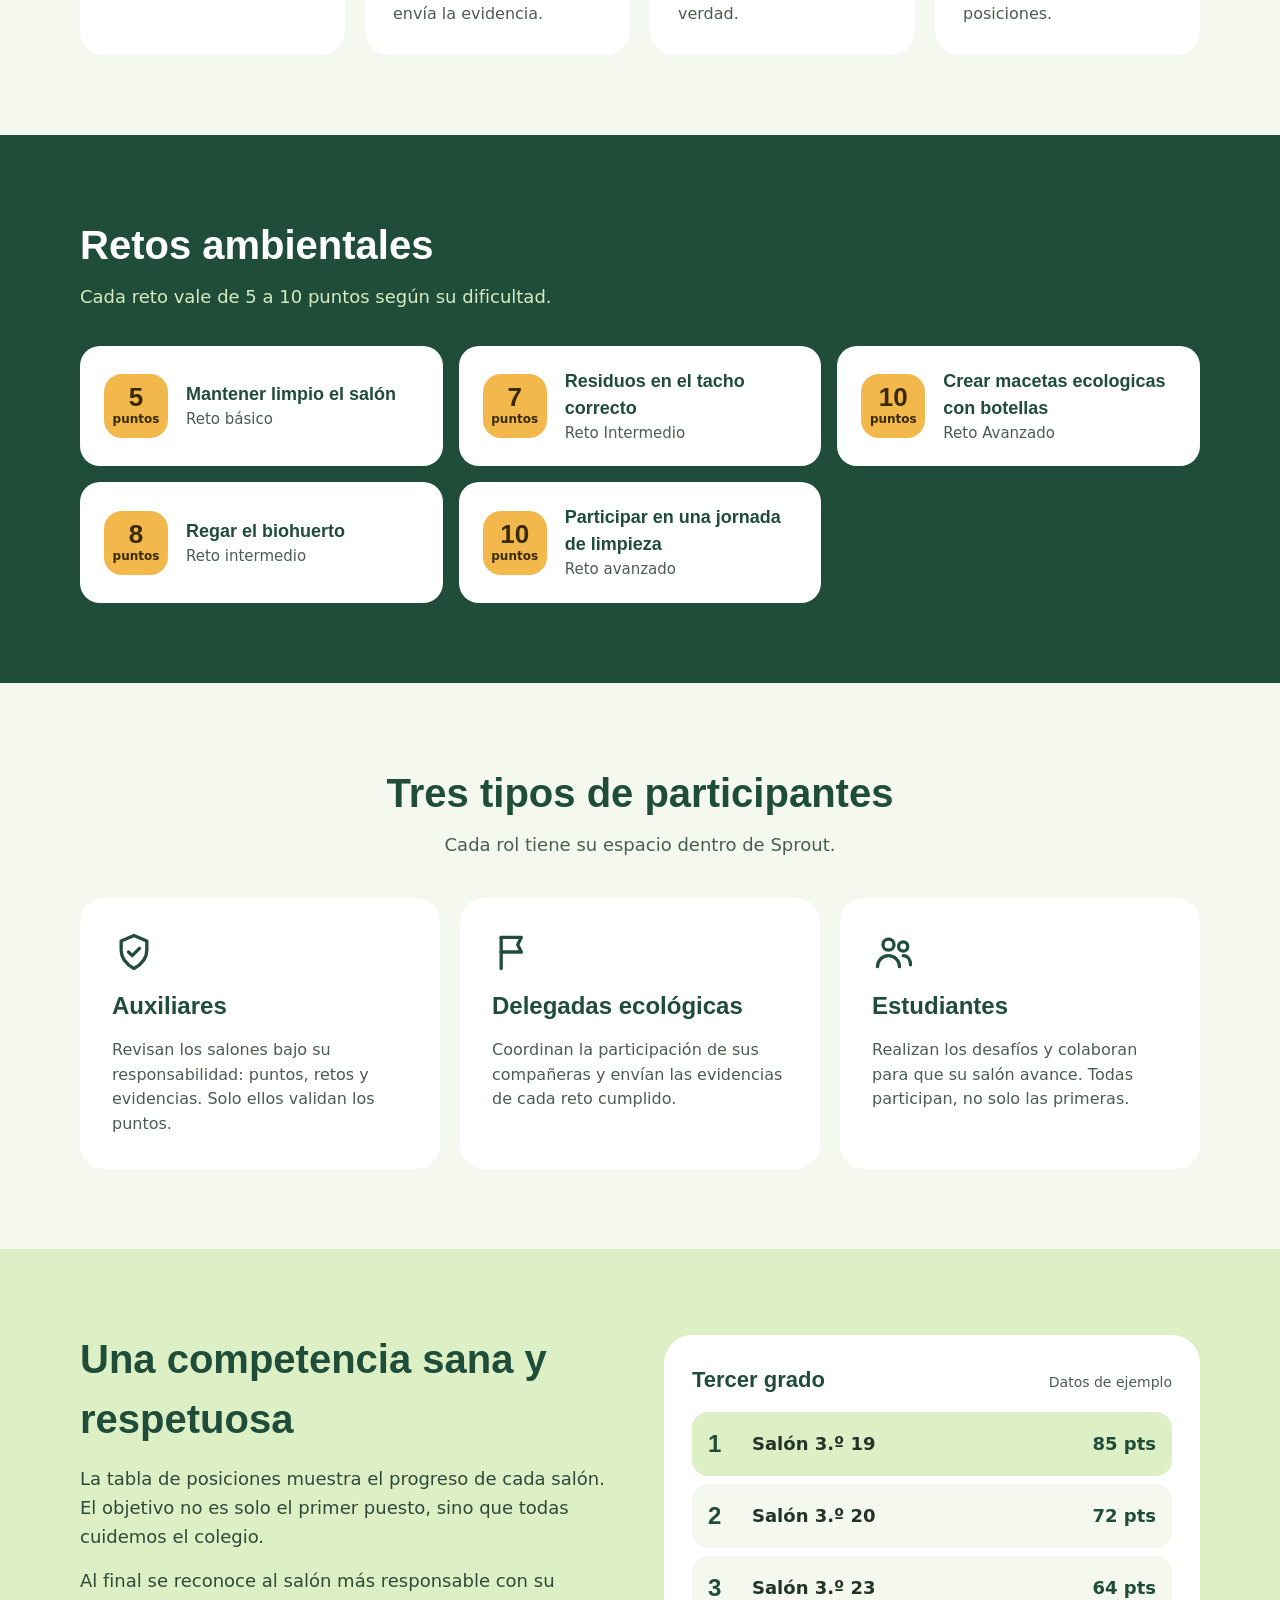
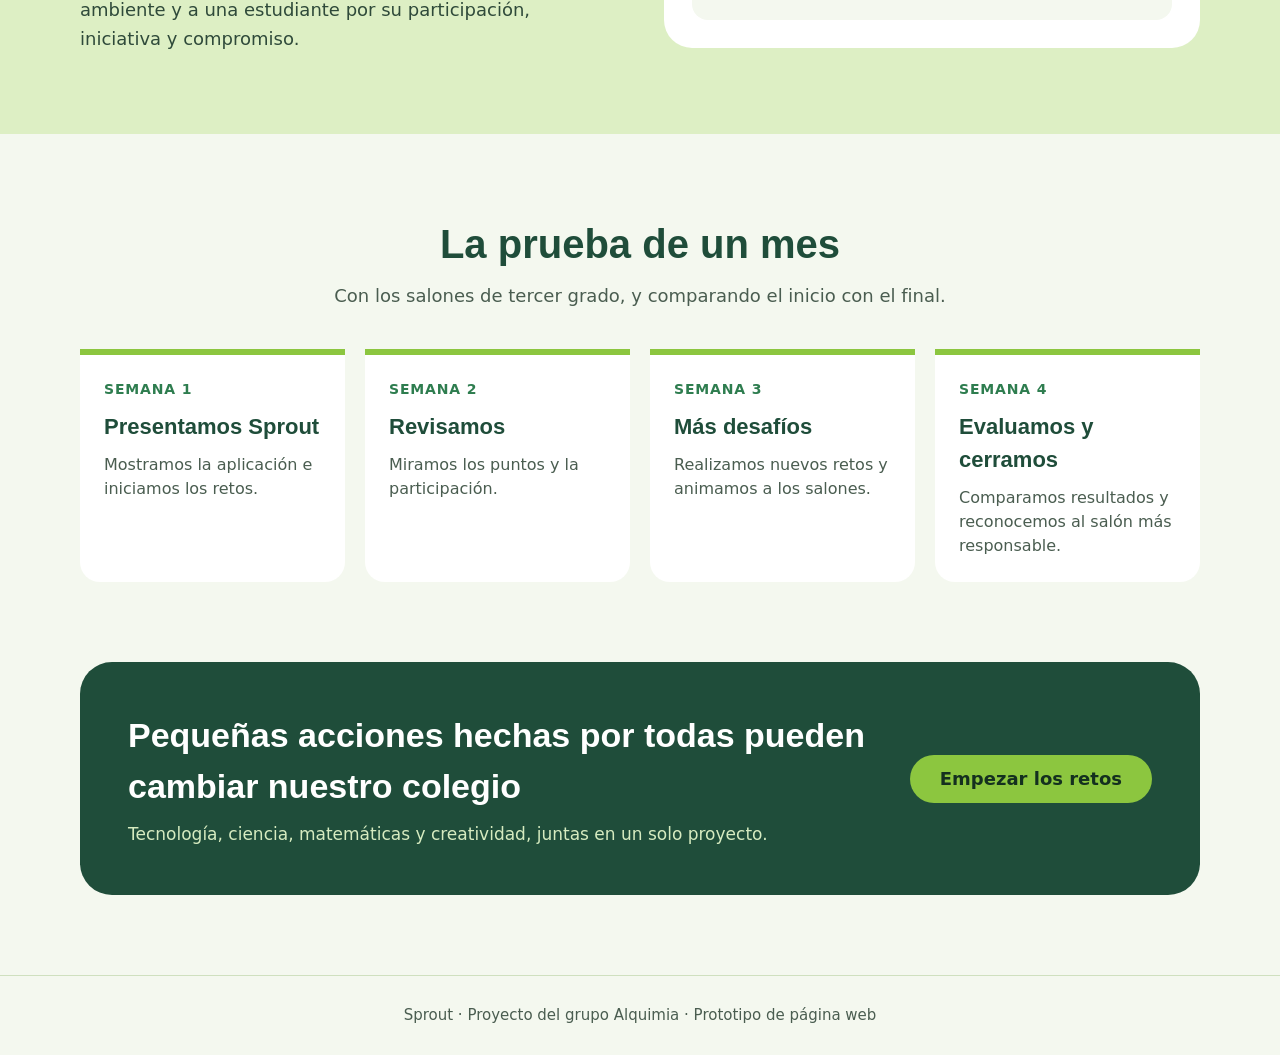
==== commit cec05b73: "cambio" ====
--- a/index.html
+++ b/index.html
@@ -36,7 +36,7 @@
     <!-- HERO -->
     <section class="contenedor hero">
       <div class="hero-texto">
-        <span class="etiqueta">Proyecto del grupo Alquimia</span>
+        <span class="etiqueta">Proyecto del grupo Green Alquimia</span>
         <h1>Cuidar el colegio es un compromiso de todas</h1>
         <p>Sprout convierte la limpieza de patios, áreas verdes y salones en retos para hacer en equipo. Cada salón suma puntos, cada acción cuenta.</p>
         <div class="botones">
@@ -142,16 +142,16 @@
             <div><h3>Mantener limpio el salón</h3><p>Reto básico</p></div>
           </article>
           <article class="reto-card">
-            <div class="puntos"><b>5</b><span>puntos</span></div>
-            <div><h3>Residuos en el tacho correcto</h3><p>Reto básico</p></div>
-          </article>
-          <article class="reto-card">
             <div class="puntos"><b>7</b><span>puntos</span></div>
-            <div><h3>Patio sin basura</h3><p>Reto intermedio</p></div>
+            <div><h3>Residuos en el tacho correcto</h3><p>Reto Intermedio</p></div>
+          </article>
+          <article class="reto-card">
+            <div class="puntos"><b>10</b><span>puntos</span></div>
+            <div><h3>Crear macetas ecologicas con botellas</h3><p>Reto Avanzado</p></div>
           </article>
           <article class="reto-card">
             <div class="puntos"><b>8</b><span>puntos</span></div>
-            <div><h3>Cuidar las áreas verdes</h3><p>Reto intermedio</p></div>
+            <div><h3>Regar el biohuerto</h3><p>Reto intermedio</p></div>
           </article>
           <article class="reto-card">
             <div class="puntos"><b>10</b><span>puntos</span></div>
@@ -197,9 +197,9 @@
             <h3>Tercer grado</h3>
             <small>Datos de ejemplo</small>
           </div>
-          <div class="fila-ranking primero"><span class="pos">1</span><span class="nombre">Salón 3.º A</span><span class="pts">85 pts</span></div>
-          <div class="fila-ranking"><span class="pos">2</span><span class="nombre">Salón 3.º B</span><span class="pts">72 pts</span></div>
-          <div class="fila-ranking"><span class="pos">3</span><span class="nombre">Salón 3.º C</span><span class="pts">64 pts</span></div>
+          <div class="fila-ranking primero"><span class="pos">1</span><span class="nombre">Salón 3.º 19</span><span class="pts">85 pts</span></div>
+          <div class="fila-ranking"><span class="pos">2</span><span class="nombre">Salón 3.º 20</span><span class="pts">72 pts</span></div>
+          <div class="fila-ranking"><span class="pos">3</span><span class="nombre">Salón 3.º 23</span><span class="pts">64 pts</span></div>
         </div>
       </div>
     </section>
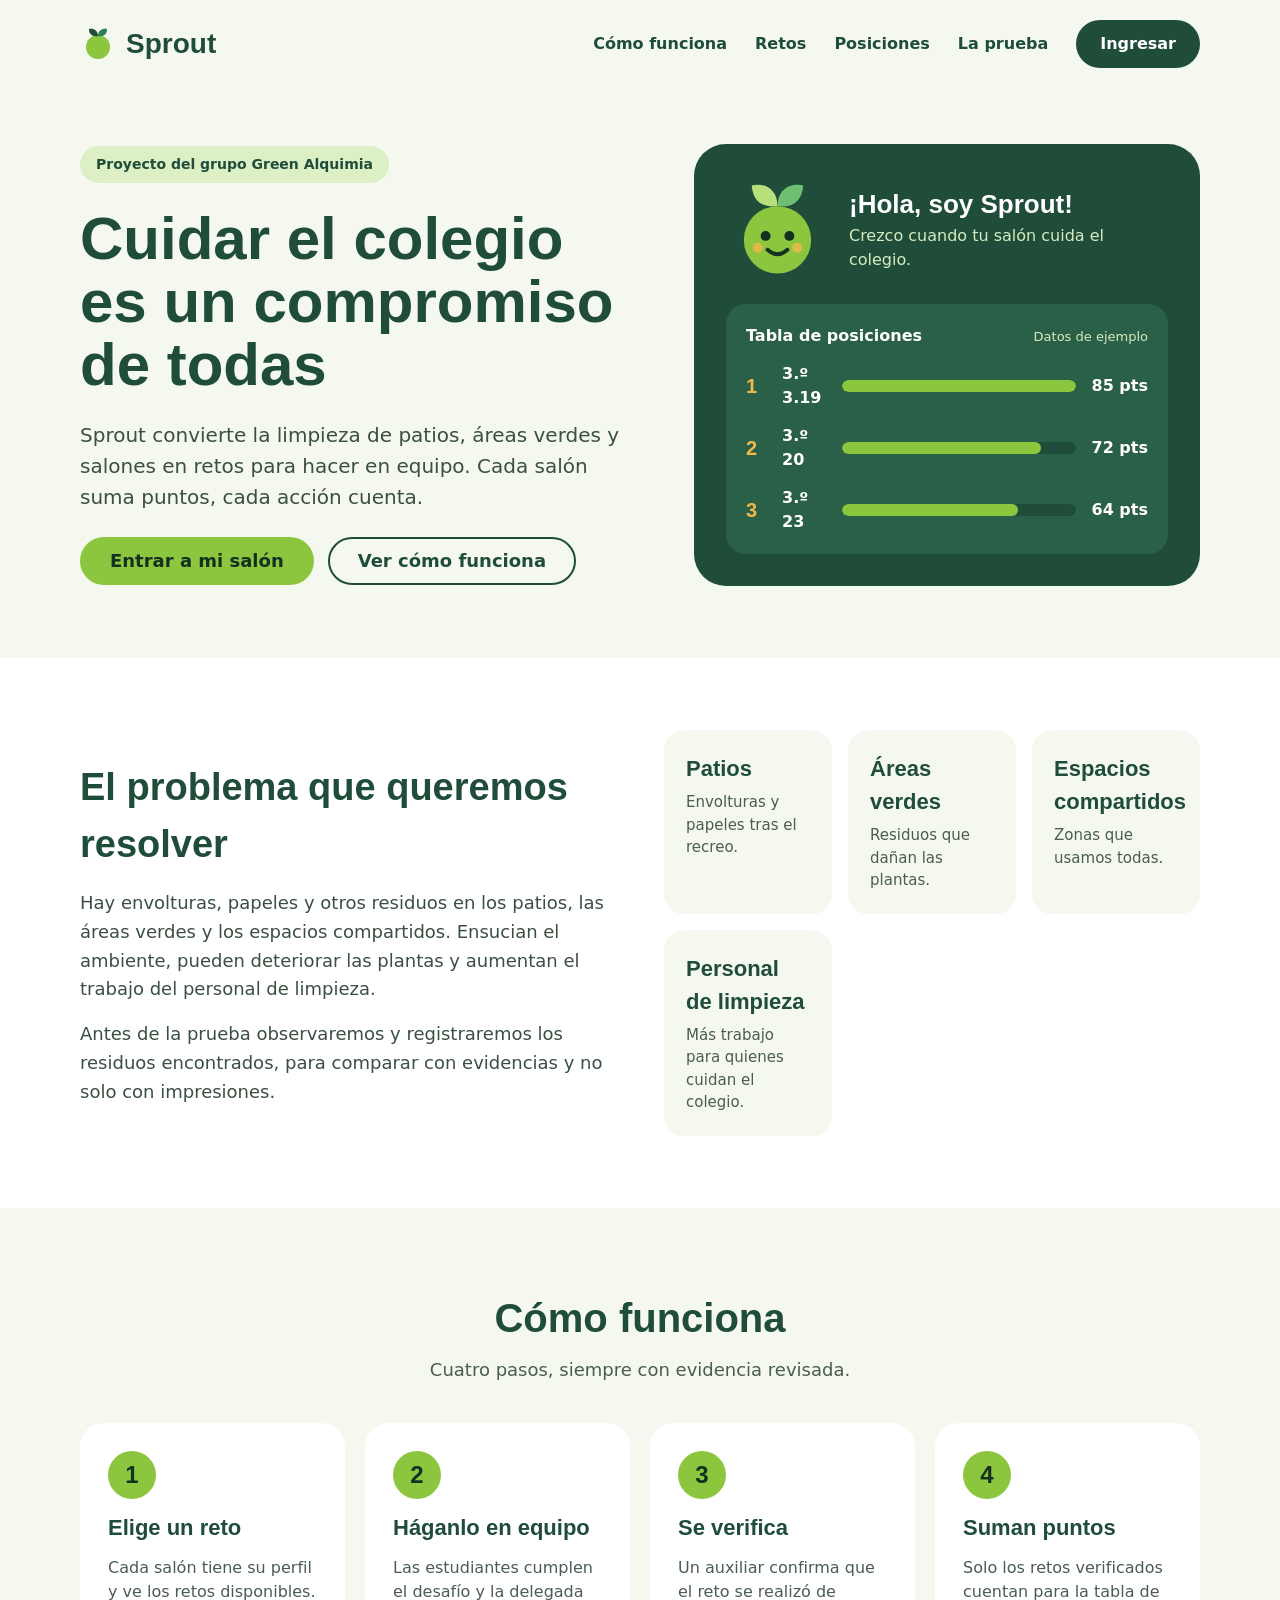
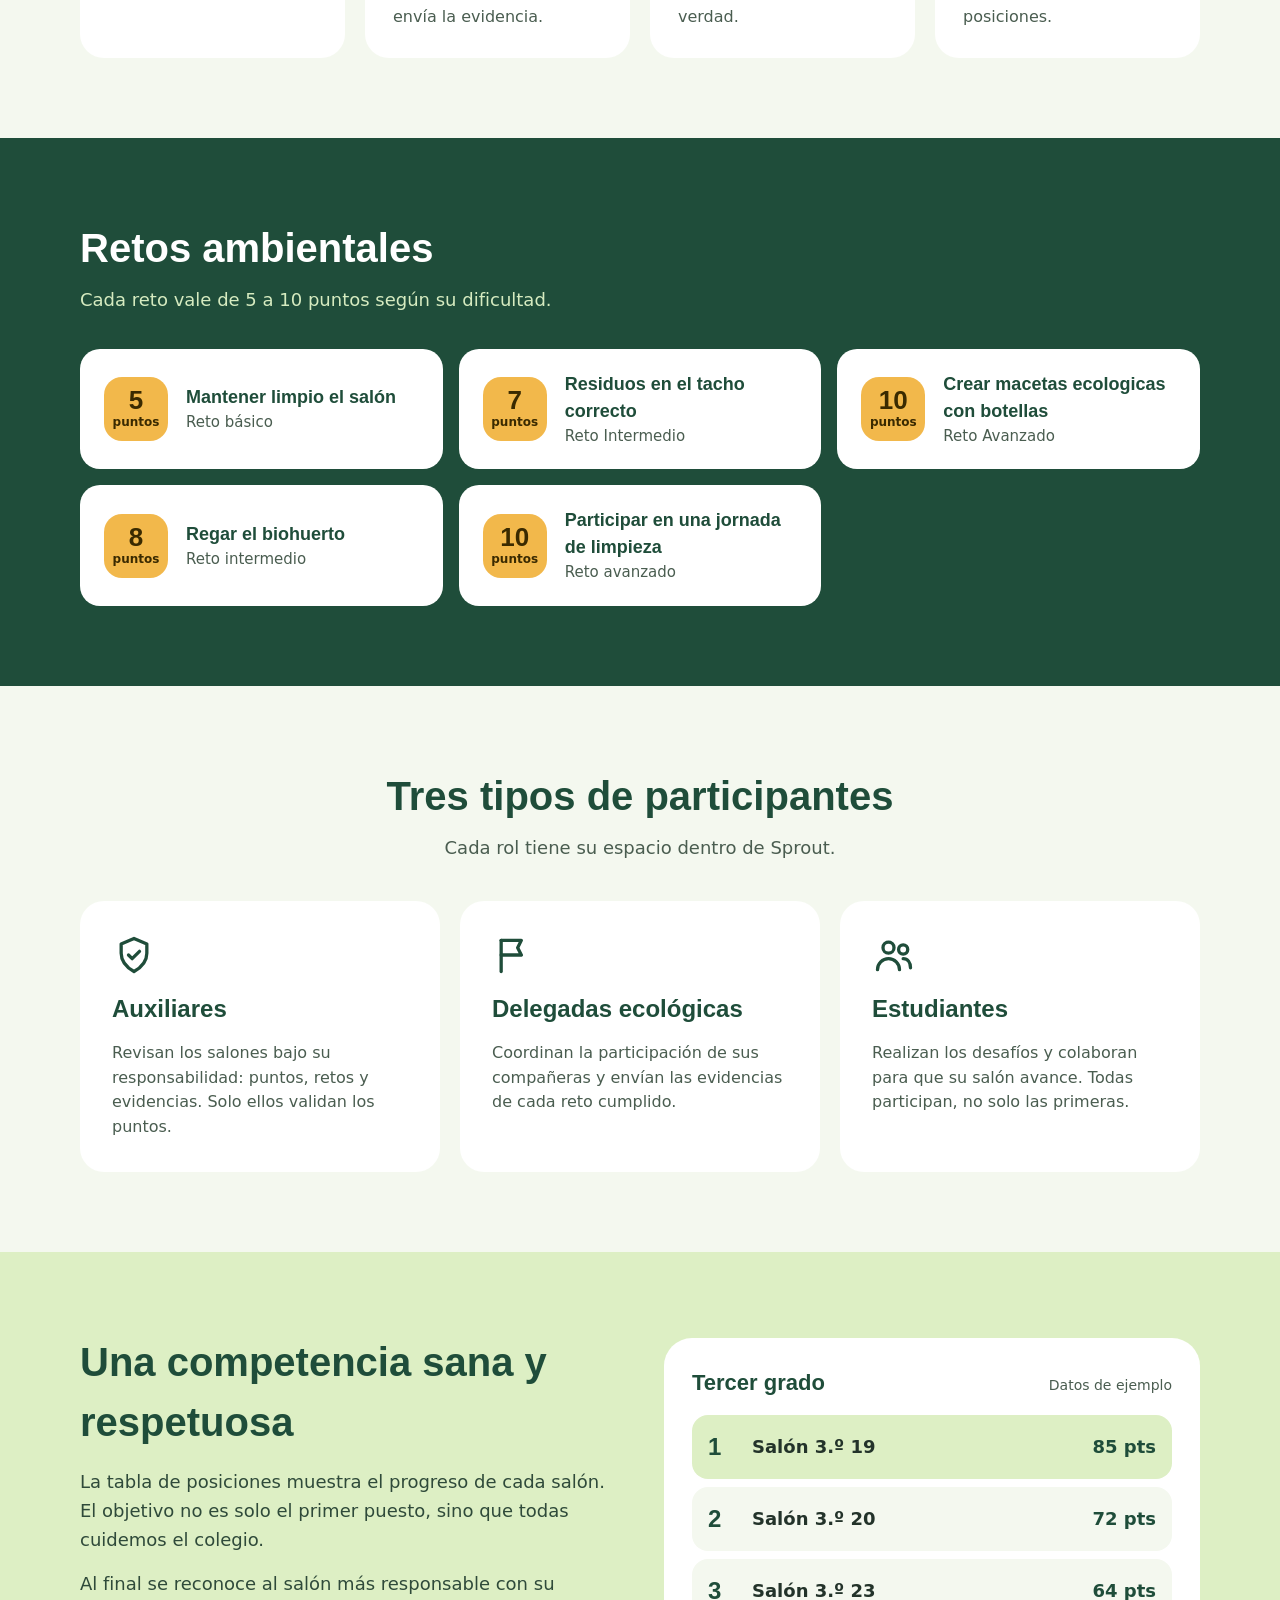
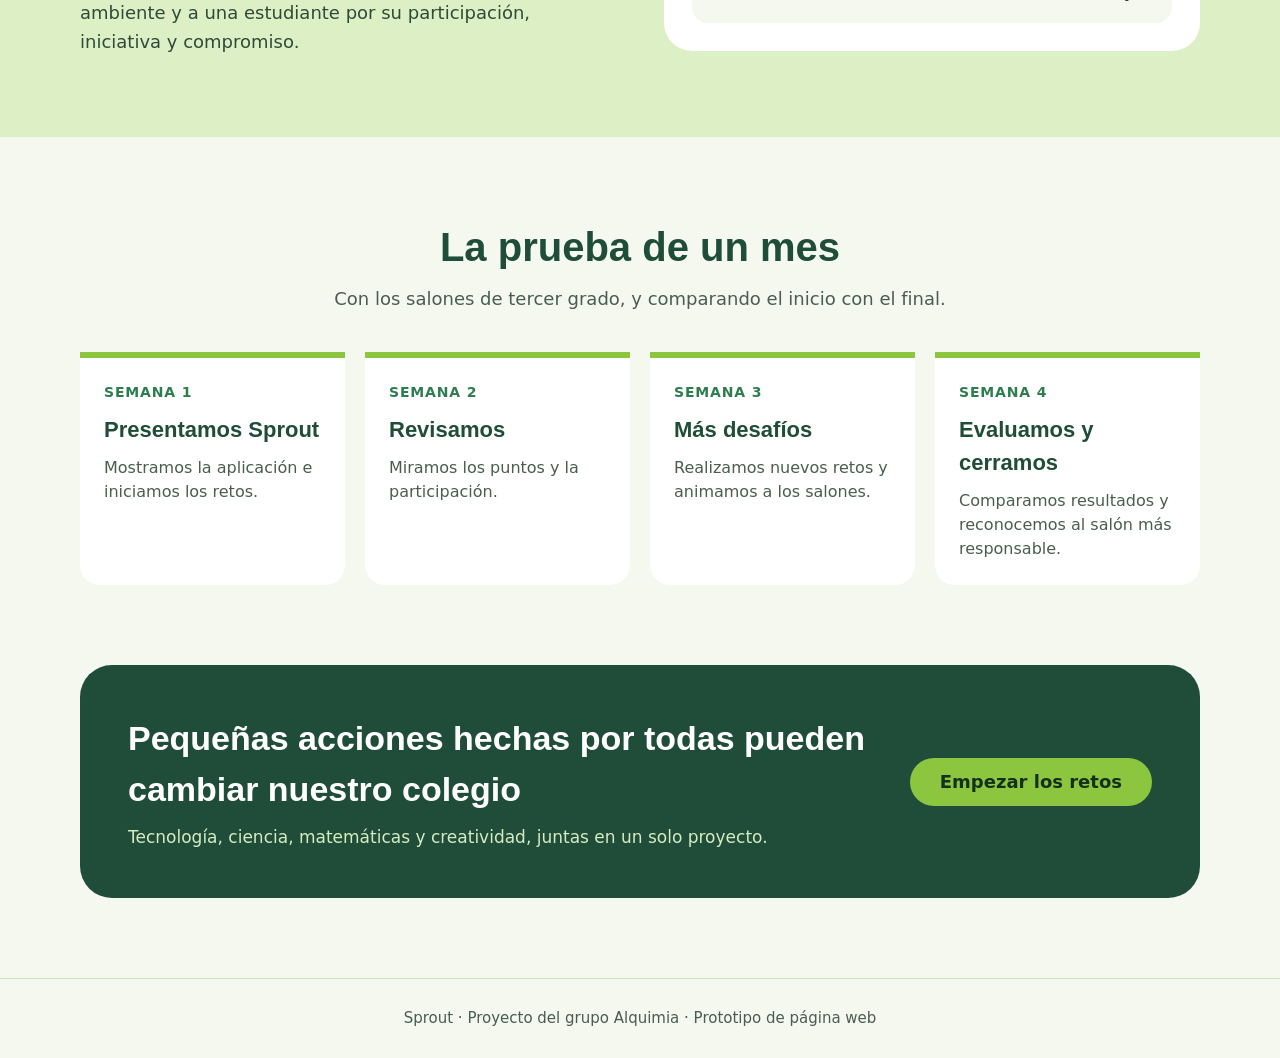
==== commit d96a73c6: "grados" ====
--- a/index.html
+++ b/index.html
@@ -68,17 +68,17 @@
             <small>Datos de ejemplo</small>
           </div>
           <div class="fila-barra">
-            <span class="pos">1</span><span class="nombre">3.º A</span>
+            <span class="pos">1</span><span class="nombre">3.º 3.19</span>
             <div class="barra"><i class="ancho-100"></i></div>
             <span class="pts">85 pts</span>
           </div>
           <div class="fila-barra">
-            <span class="pos">2</span><span class="nombre">3.º B</span>
+            <span class="pos">2</span><span class="nombre">3.º 20</span>
             <div class="barra"><i class="ancho-85"></i></div>
             <span class="pts">72 pts</span>
           </div>
           <div class="fila-barra">
-            <span class="pos">3</span><span class="nombre">3.º C</span>
+            <span class="pos">3</span><span class="nombre">3.º 23</span>
             <div class="barra"><i class="ancho-75"></i></div>
             <span class="pts">64 pts</span>
           </div>
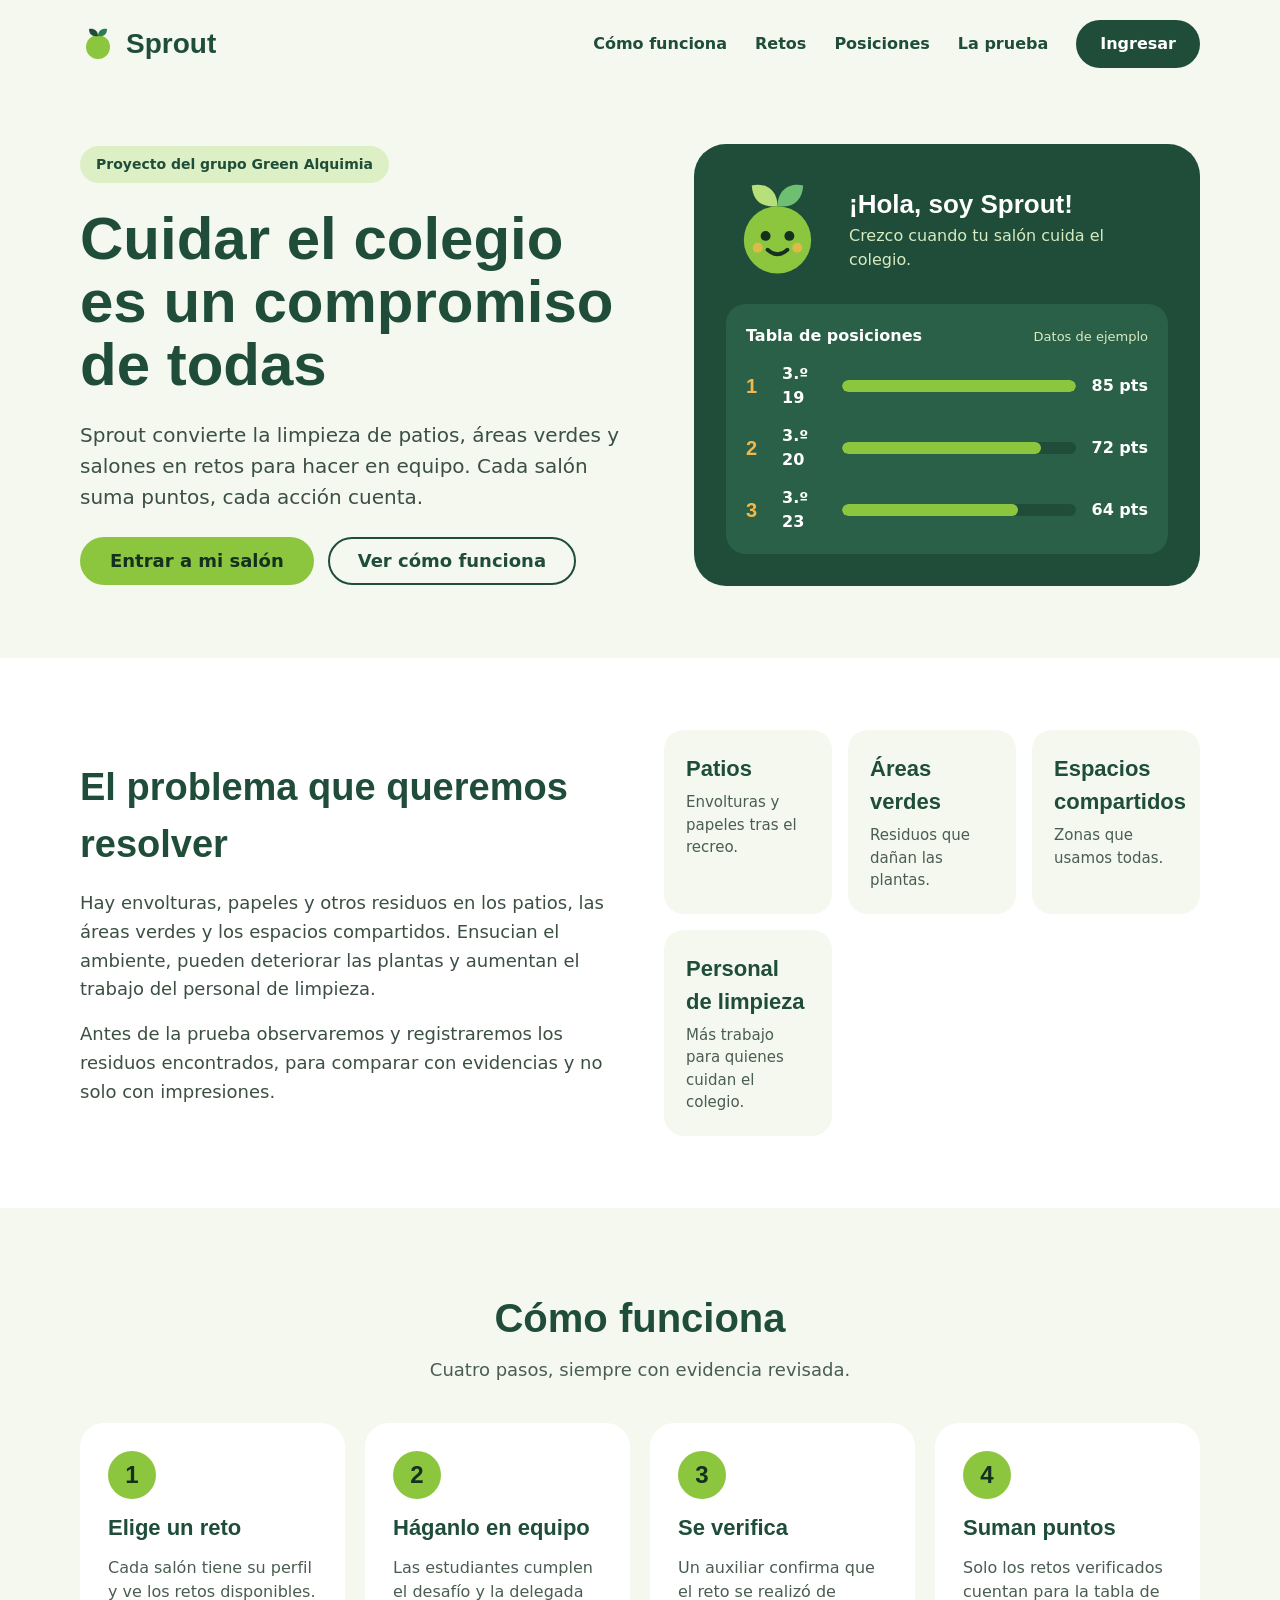
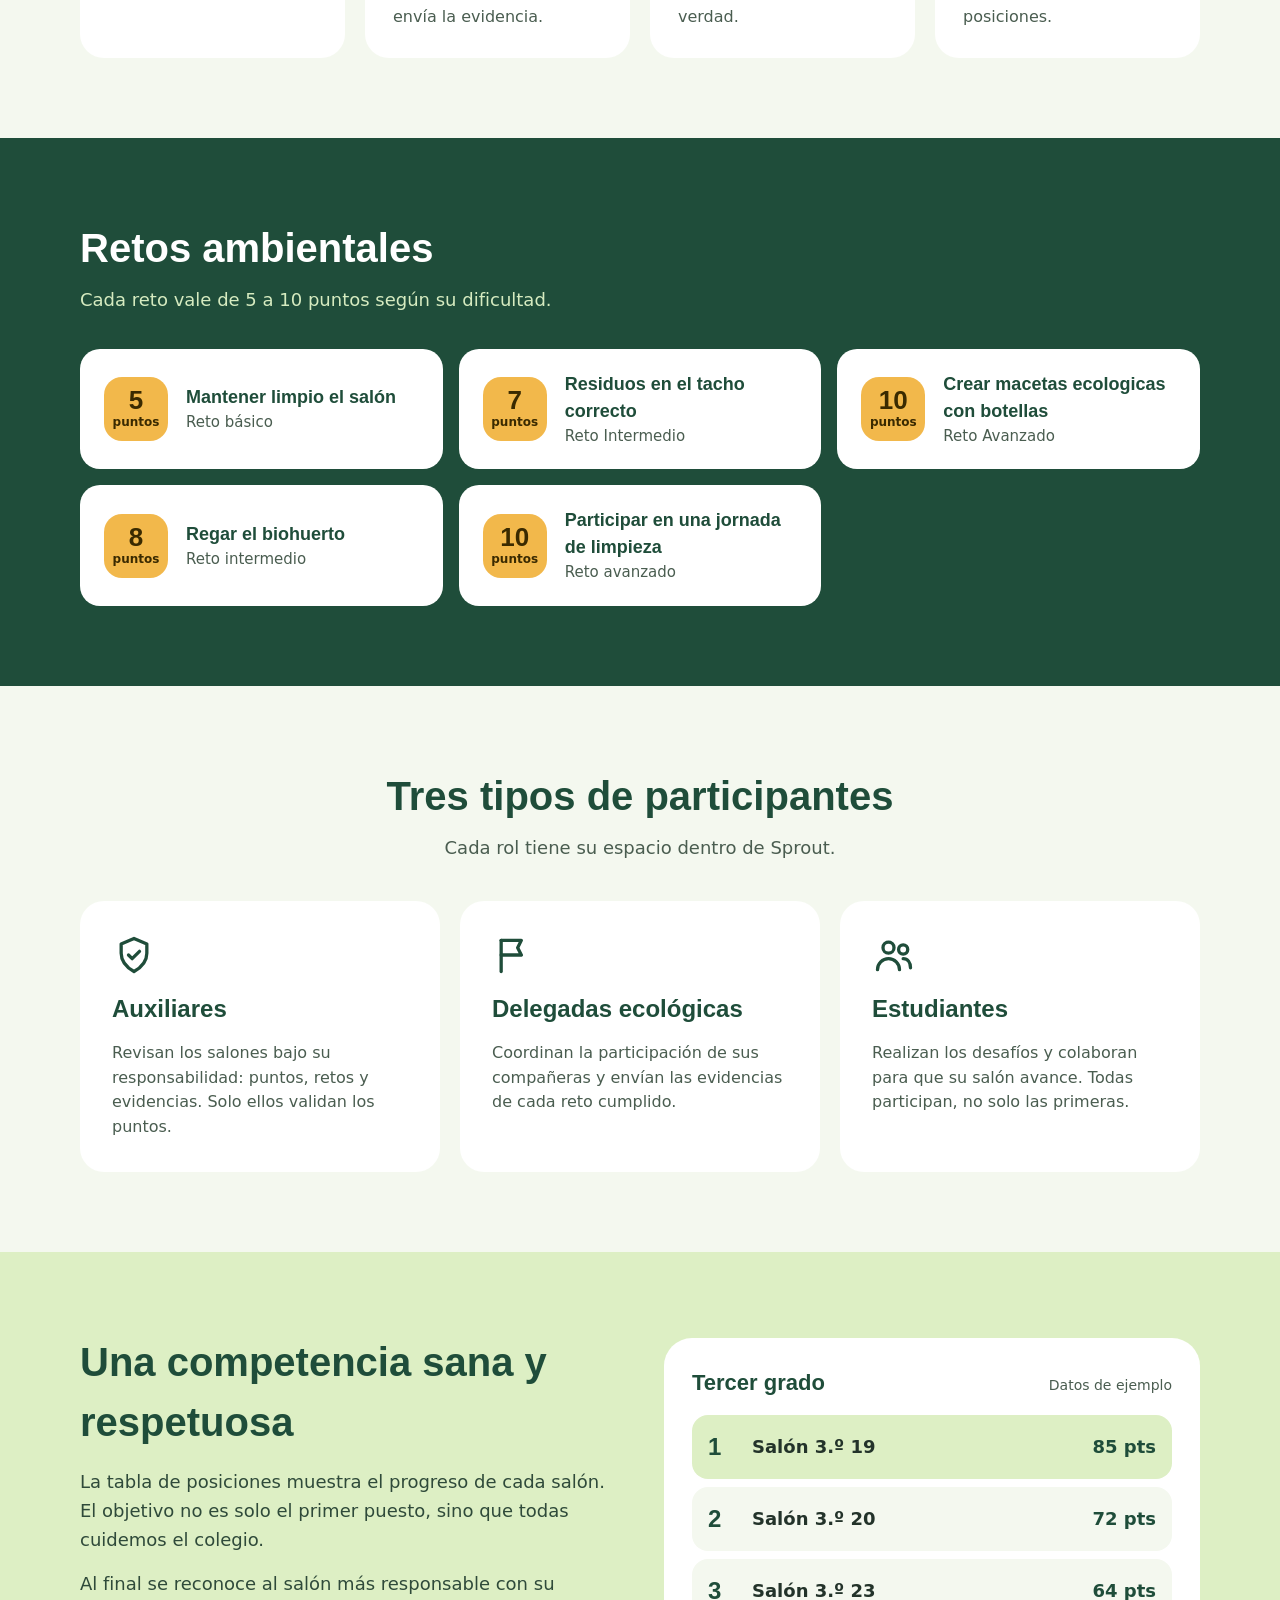
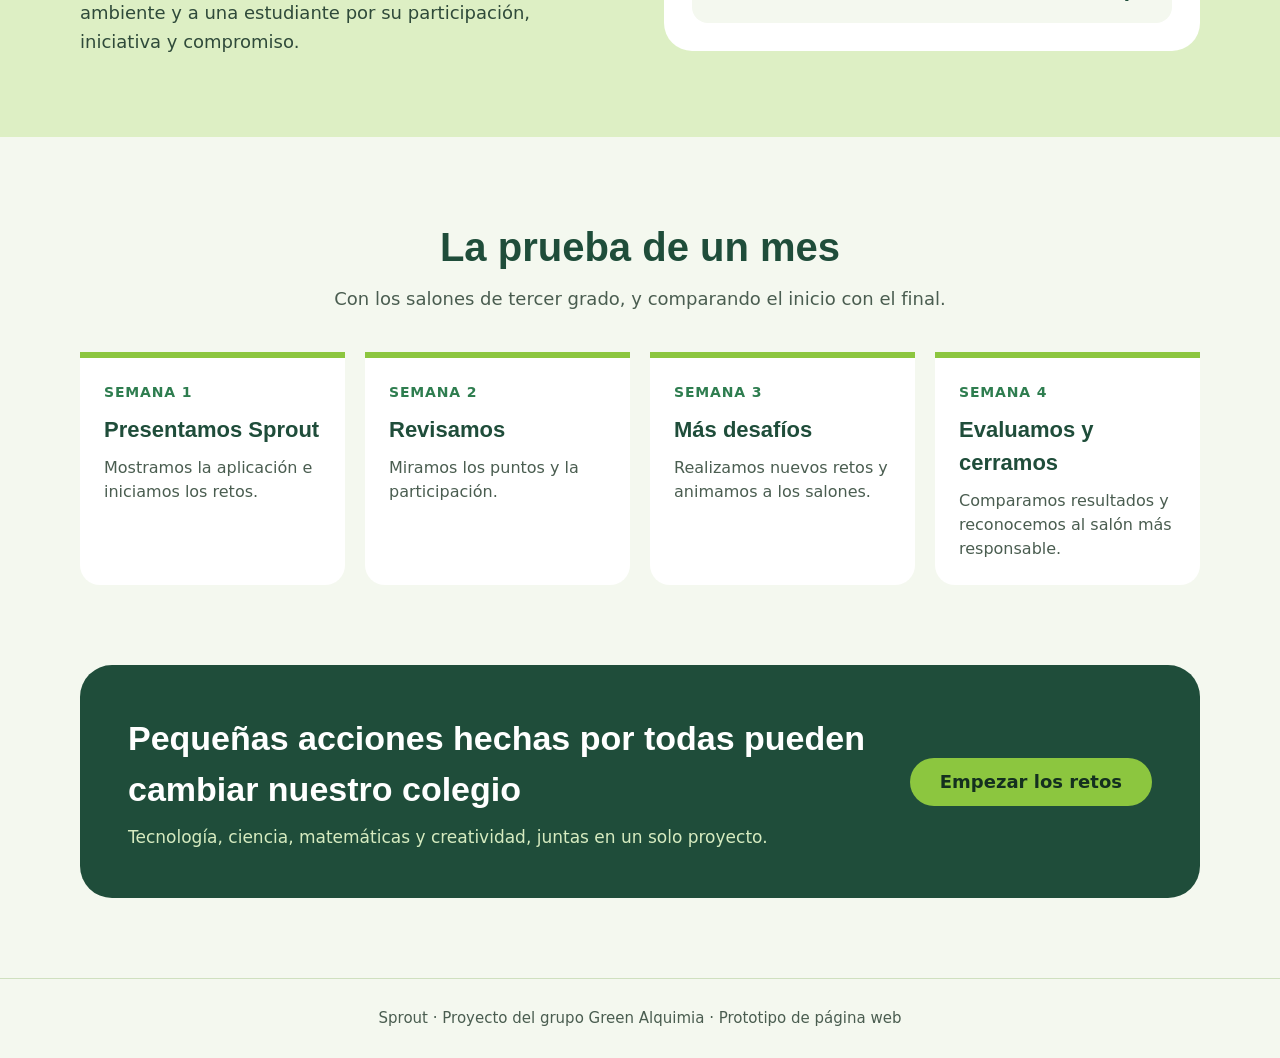
==== commit 2a7f9e7d: "base" ====
--- a/index.html
+++ b/index.html
@@ -68,7 +68,7 @@
             <small>Datos de ejemplo</small>
           </div>
           <div class="fila-barra">
-            <span class="pos">1</span><span class="nombre">3.º 3.19</span>
+            <span class="pos">1</span><span class="nombre">3.º 19</span>
             <div class="barra"><i class="ancho-100"></i></div>
             <span class="pts">85 pts</span>
           </div>
@@ -245,7 +245,7 @@
 
   </main>
 
-  <footer class="pie">Sprout · Proyecto del grupo Alquimia · Prototipo de página web</footer>
+  <footer class="pie">Sprout · Proyecto del grupo Green Alquimia · Prototipo de página web</footer>
 
   <script src="script.js"></script>
 </body>
